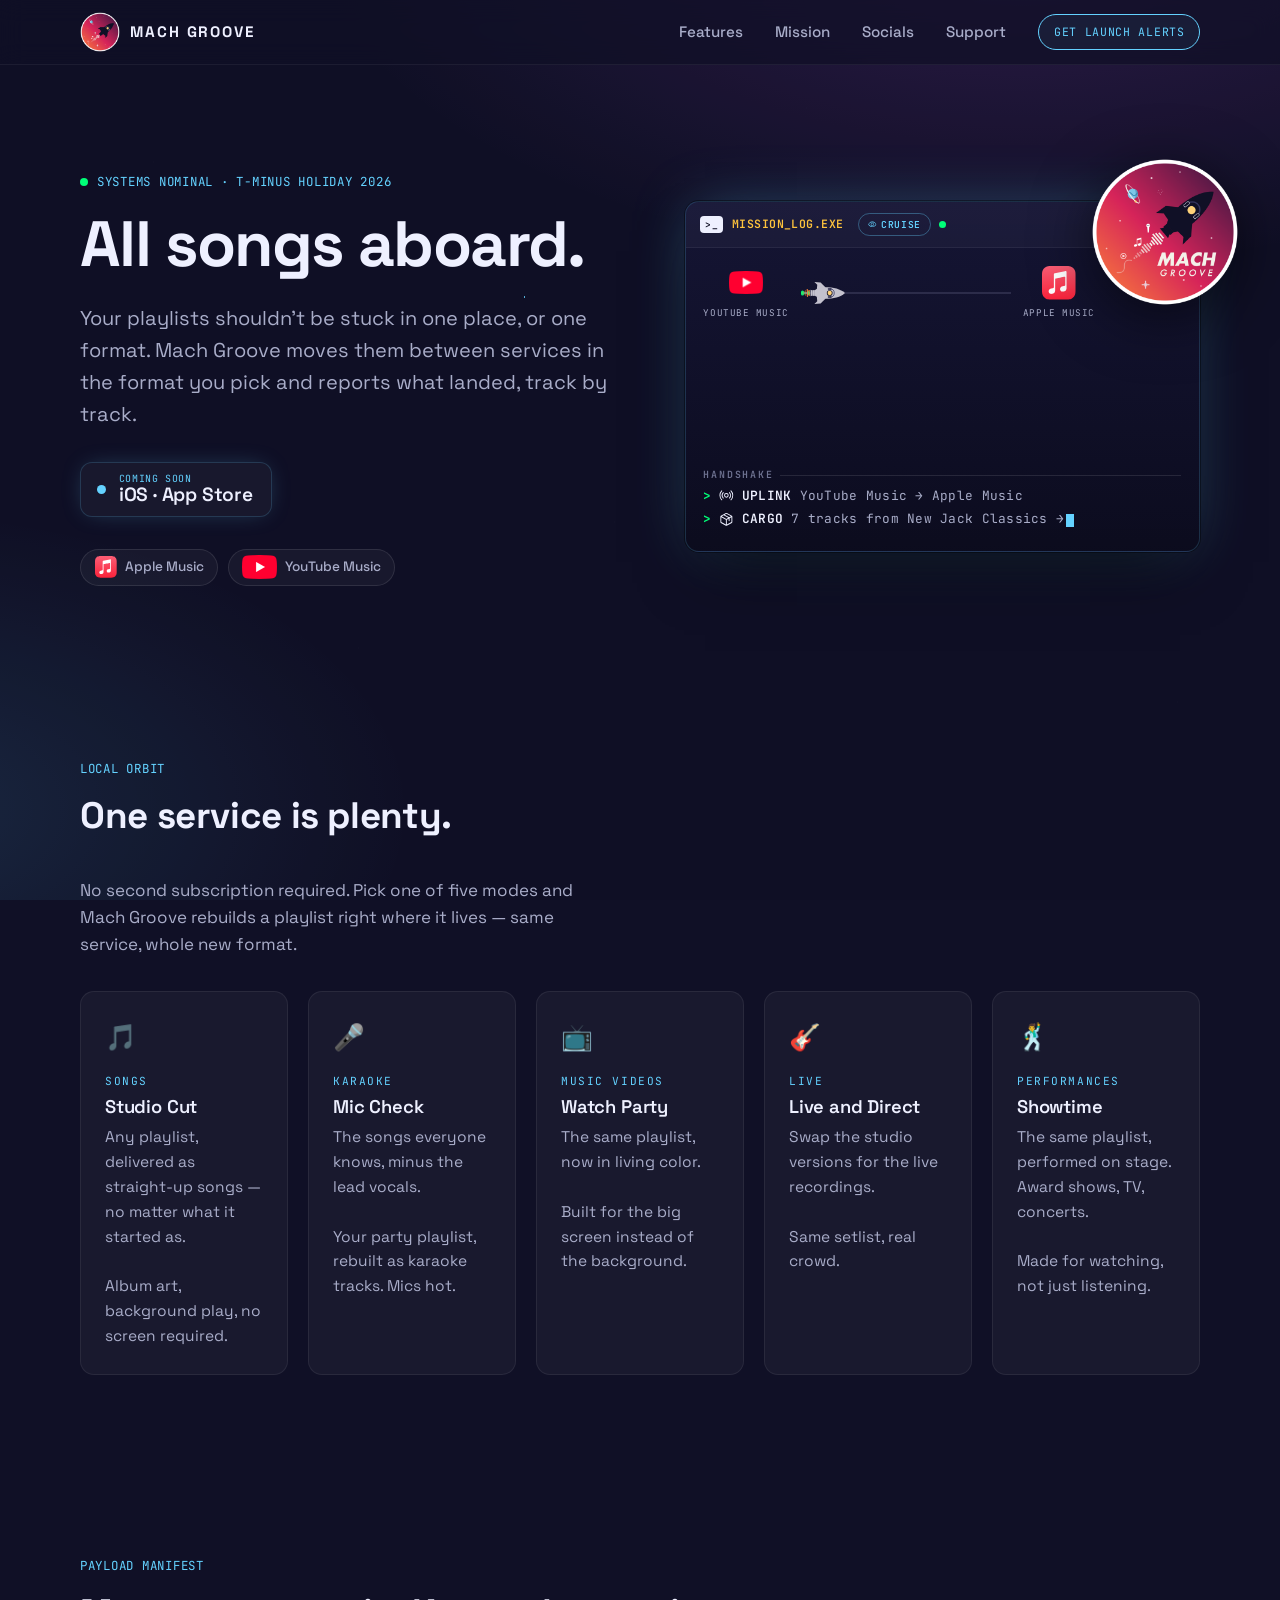
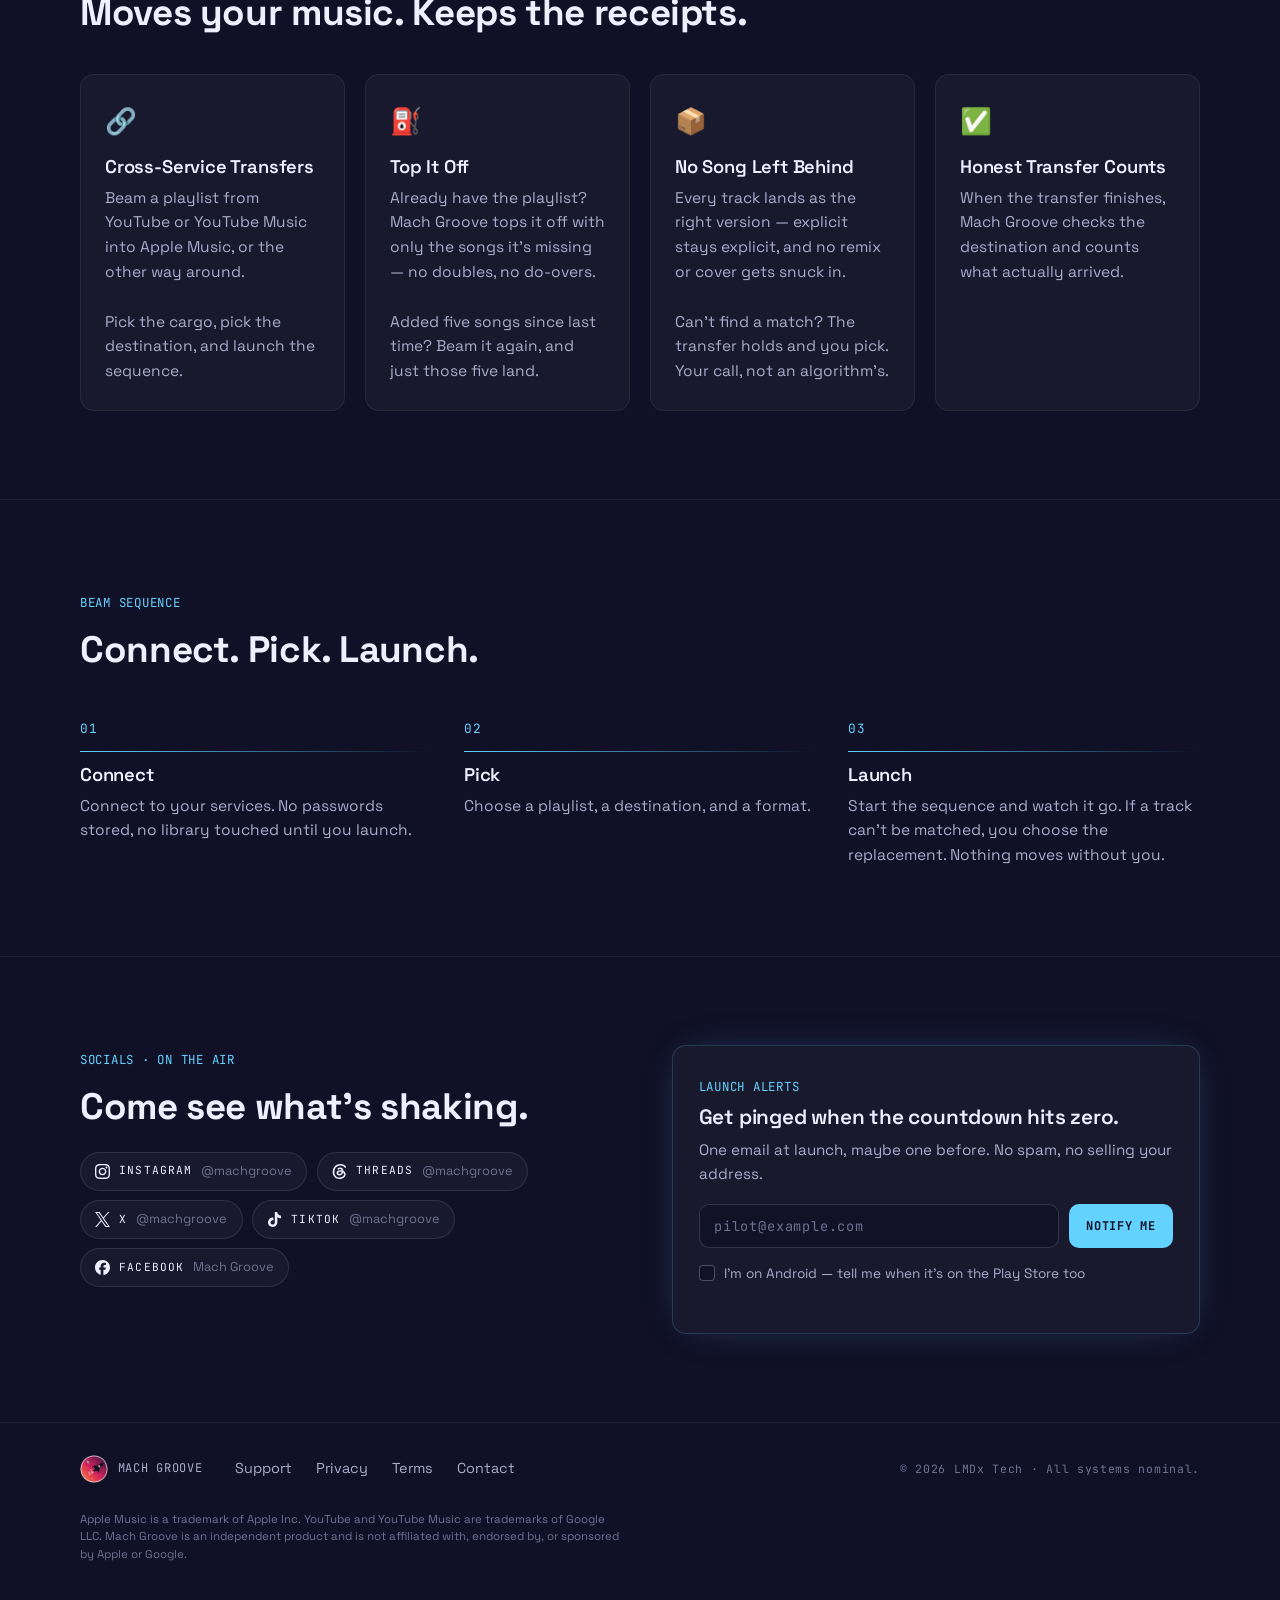
==== index.html @ 916d5c21 "B-0064: hero terminal matches the app's IV-0053 mission log - app header (tile, MISSION_LOG.EXE, CRU" ====
<!DOCTYPE html>
<html lang="en">
<head>
  <meta charset="utf-8">
  <meta name="viewport" content="width=device-width, initial-scale=1">
  <title>Mach Groove — All songs aboard</title>
  <link rel="canonical" href="https://mach-groove.app/">
  <meta name="description" content="Your playlists shouldn't be stuck in one place, or one format. Mach Groove moves them between services in the format you pick and reports what landed, track by track. Coming to the App Store.">
  <meta name="theme-color" content="#101026">
  <meta name="color-scheme" content="dark">

  <!-- Open Graph / Twitter -->
  <meta property="og:type" content="website">
  <meta property="og:site_name" content="Mach Groove">
  <meta property="og:title" content="Mach Groove — All songs aboard">
  <meta property="og:description" content="Playlists with places to go. No strings attached. Coming to iOS, Holiday 2026.">
  <meta property="og:url" content="https://mach-groove.app/">
  <meta property="og:image" content="https://mach-groove.app/assets/og-card.png?v=sky20261023">
  <meta property="og:image:width" content="1200">
  <meta property="og:image:height" content="630">
  <meta property="og:image:alt" content="Mach Groove — All songs aboard. Coming to iOS, T-minus Holiday 2026.">
  <meta name="twitter:card" content="summary_large_image">
  <meta name="twitter:image" content="https://mach-groove.app/assets/og-card.png?v=sky20261023">

  <link rel="icon" type="image/png" sizes="32x32" href="assets/favicon-32.png?v=sky20261023">
  <link rel="icon" type="image/png" sizes="64x64" href="assets/favicon-64.png?v=sky20261023">
  <link rel="apple-touch-icon" href="assets/apple-touch-icon.png?v=sky20261023">

  <link rel="preconnect" href="https://fonts.googleapis.com">
  <link rel="preconnect" href="https://fonts.gstatic.com" crossorigin>
  <link rel="stylesheet" href="https://fonts.googleapis.com/css2?family=Space+Grotesk:wght@400;500;600;700&family=JetBrains+Mono:wght@400;600&display=swap">
  <link rel="stylesheet" href="css/styles.css?v=20261024b">
</head>
<body>
  <a class="skip-link" href="#main">Skip to content</a>

  <div class="starfield" aria-hidden="true"></div>

  <header class="site-header">
    <div class="container nav">
      <a class="brand" href="./" aria-label="Mach Groove home">
        <img class="brand__mark" src="assets/logo-circle.png?v=sky20261023" alt="" width="40" height="40">
        <span class="brand__word">MACH GROOVE</span>
      </a>
      <button class="nav__toggle" type="button" aria-expanded="false" aria-controls="nav-menu" aria-label="Open menu">
        <span class="nav__toggle-bar" aria-hidden="true"></span>
        <span class="nav__toggle-bar" aria-hidden="true"></span>
        <span class="nav__toggle-bar" aria-hidden="true"></span>
      </button>
      <nav class="nav__menu" id="nav-menu" aria-label="Primary">
        <ul class="nav__links">
          <li><a href="#flip" data-section="flip">Features</a></li>
          <li><a href="#how" data-section="how">Mission</a></li>
          <li><a href="#socials" data-section="socials">Socials</a></li>
          <li><a href="support/">Support</a></li>
        </ul>
        <a class="nav__cta mono" href="#launch-alerts">GET LAUNCH ALERTS</a>
      </nav>
    </div>
  </header>

  <main id="main">

    <!-- ============ HERO ============ -->
    <section class="hero" aria-labelledby="hero-title">
      <div class="container hero__grid">
        <div class="hero__copy">
          <p class="eyebrow mono">
            <span class="status-dot" aria-hidden="true"></span>
            SYSTEMS NOMINAL · T-MINUS HOLIDAY 2026
          </p>
          <h1 id="hero-title" class="hero__title">
            All songs aboard.
          </h1>
          <p class="hero__lede">
            Your playlists shouldn't be stuck in one place, or one format. Mach Groove moves
            them between services in the format you pick and reports what landed, track by track.
          </p>

          <div class="hero__cta">
            <!-- Text-only until the app is live: Apple licenses the Apple logo / App Store
                 badge only for apps already on the App Store. Swap in the official
                 "Download on the App Store" badge at launch. -->
            <span class="badge-soon">
              <span class="badge-soon__dot" aria-hidden="true"></span>
              <span class="badge-soon__text">
                <span class="badge-soon__small mono">COMING SOON</span>
                <span class="badge-soon__big">iOS · App Store</span>
              </span>
            </span>
          </div>

          <ul class="service-strip" aria-label="Supported services">
            <li class="service service--apple"><img class="service__logo" src="assets/apple-music-icon.svg" alt="" width="22" height="22">Apple Music</li>
            <li class="service service--youtube"><img class="service__logo service__logo--yt" src="assets/youtube-icon.png?v=b0067" alt="" width="34" height="24">YouTube Music</li>
          </ul>
        </div>

        <!-- Terminal mission log -->
          <!-- B-0064: mission-log glyphs. The app uses Apple's SF Symbols, which may not be used on
               the web, so the site draws the same meanings with Phosphor Icons (MIT License,
               Copyright (c) 2023 Phosphor Icons, https://phosphoricons.com). The rocket is our DMD-X1. -->
          <svg width="0" height="0" style="position:absolute" aria-hidden="true" focusable="false"><defs>
            <symbol id="lg-uplink" viewBox="0 0 256 256"><path d="M128,88a40,40,0,1,0,40,40A40,40,0,0,0,128,88Zm0,64a24,24,0,1,1,24-24A24,24,0,0,1,128,152Zm73.71,7.14a80,80,0,0,1-14.08,22.2,8,8,0,0,1-11.92-10.67,63.95,63.95,0,0,0,0-85.33,8,8,0,1,1,11.92-10.67,80.08,80.08,0,0,1,14.08,84.47ZM69,103.09a64,64,0,0,0,11.26,67.58,8,8,0,0,1-11.92,10.67,79.93,79.93,0,0,1,0-106.67A8,8,0,1,1,80.29,85.34,63.77,63.77,0,0,0,69,103.09ZM248,128a119.58,119.58,0,0,1-34.29,84,8,8,0,1,1-11.42-11.2,103.9,103.9,0,0,0,0-145.56A8,8,0,1,1,213.71,44,119.58,119.58,0,0,1,248,128ZM53.71,200.78A8,8,0,1,1,42.29,212a119.87,119.87,0,0,1,0-168,8,8,0,1,1,11.42,11.2,103.9,103.9,0,0,0,0,145.56Z"/></symbol>
            <symbol id="lg-cargo" viewBox="0 0 256 256"><path d="M223.68,66.15,135.68,18a15.88,15.88,0,0,0-15.36,0l-88,48.17a16,16,0,0,0-8.32,14v95.64a16,16,0,0,0,8.32,14l88,48.17a15.88,15.88,0,0,0,15.36,0l88-48.17a16,16,0,0,0,8.32-14V80.18A16,16,0,0,0,223.68,66.15ZM128,32l80.34,44-29.77,16.3-80.35-44ZM128,120,47.66,76l33.9-18.56,80.34,44ZM40,90l80,43.78v85.79L40,175.82Zm176,85.78h0l-80,43.79V133.82l32-17.51V152a8,8,0,0,0,16,0V107.55L216,90v85.77Z"/></symbol>
            <symbol id="lg-songs" viewBox="0 0 256 256"><path d="M212.92,17.69a8,8,0,0,0-6.86-1.45l-128,32A8,8,0,0,0,72,56V166.08A36,36,0,1,0,88,196V110.25l112-28v51.83A36,36,0,1,0,216,164V24A8,8,0,0,0,212.92,17.69ZM52,216a20,20,0,1,1,20-20A20,20,0,0,1,52,216ZM88,93.75V62.25l112-28v31.5ZM180,184a20,20,0,1,1,20-20A20,20,0,0,1,180,184Z"/></symbol>
            <symbol id="lg-scan" viewBox="0 0 256 256"><g transform="translate(-8 -6) scale(.84)"><path d="M56,96v64a8,8,0,0,1-16,0V96a8,8,0,0,1,16,0ZM88,24a8,8,0,0,0-8,8V224a8,8,0,0,0,16,0V32A8,8,0,0,0,88,24Zm40,32a8,8,0,0,0-8,8V192a8,8,0,0,0,16,0V64A8,8,0,0,0,128,56Zm40,32a8,8,0,0,0-8,8v64a8,8,0,0,0,16,0V96A8,8,0,0,0,168,88Zm40-16a8,8,0,0,0-8,8v96a8,8,0,0,0,16,0V80A8,8,0,0,0,208,72Z"/></g><g transform="translate(150 150) scale(.42)"><path d="M229.66,218.34l-50.07-50.06a88.11,88.11,0,1,0-11.31,11.31l50.06,50.07a8,8,0,0,0,11.32-11.32ZM40,112a72,72,0,1,1,72,72A72.08,72.08,0,0,1,40,112Z"/></g></symbol>
            <symbol id="lg-hold" viewBox="0 0 256 256"><path d="M216,104v48a88,88,0,0,1-176,0V64a16,16,0,0,1,32,0v56a8,8,0,0,0,16,0V32a16,16,0,0,1,32,0v80a8,8,0,0,0,16,0V48a16,16,0,0,1,32,0v80.67A48.08,48.08,0,0,0,128,176a8,8,0,0,0,16,0,32,32,0,0,1,32-32,8,8,0,0,0,8-8V104a16,16,0,0,1,32,0Z"/></symbol>
            <symbol id="lg-verified" viewBox="0 0 256 256"><path d="M225.86,102.82c-3.77-3.94-7.67-8-9.14-11.57-1.36-3.27-1.44-8.69-1.52-13.94-.15-9.76-.31-20.82-8-28.51s-18.75-7.85-28.51-8c-5.25-.08-10.67-.16-13.94-1.52-3.56-1.47-7.63-5.37-11.57-9.14C146.28,23.51,138.44,16,128,16s-18.27,7.51-25.18,14.14c-3.94,3.77-8,7.67-11.57,9.14C88,40.64,82.56,40.72,77.31,40.8c-9.76.15-20.82.31-28.51,8S41,67.55,40.8,77.31c-.08,5.25-.16,10.67-1.52,13.94-1.47,3.56-5.37,7.63-9.14,11.57C23.51,109.72,16,117.56,16,128s7.51,18.27,14.14,25.18c3.77,3.94,7.67,8,9.14,11.57,1.36,3.27,1.44,8.69,1.52,13.94.15,9.76.31,20.82,8,28.51s18.75,7.85,28.51,8c5.25.08,10.67.16,13.94,1.52,3.56,1.47,7.63,5.37,11.57,9.14C109.72,232.49,117.56,240,128,240s18.27-7.51,25.18-14.14c3.94-3.77,8-7.67,11.57-9.14,3.27-1.36,8.69-1.44,13.94-1.52,9.76-.15,20.82-.31,28.51-8s7.85-18.75,8-28.51c.08-5.25.16-10.67,1.52-13.94,1.47-3.56,5.37-7.63,9.14-11.57C232.49,146.28,240,138.44,240,128S232.49,109.73,225.86,102.82Zm-52.2,6.84-56,56a8,8,0,0,1-11.32,0l-24-24a8,8,0,0,1,11.32-11.32L112,148.69l50.34-50.35a8,8,0,0,1,11.32,11.32Z"/></symbol>
            <symbol id="lg-complete" viewBox="0 0 256 256"><path d="M227.32,48.75A8,8,0,0,0,218.76,50c-28,24.22-51.72,12.48-79.21-1.13C111.07,34.76,78.78,18.79,42.76,50A8,8,0,0,0,40,56V224a8,8,0,0,0,16,0V179.77c26.79-21.16,49.87-9.75,76.45,3.41,28.49,14.09,60.77,30.06,96.79-1.13a8,8,0,0,0,2.76-6V56A8,8,0,0,0,227.32,48.75ZM216,71.6v40.65c-14,11.06-27,13.22-40,10.88V79.34A60.05,60.05,0,0,0,216,71.6Zm-56,3.76v43c-6.66-2.67-13.43-6-20.45-9.48-8.82-4.37-18-8.91-27.55-12.18v-43c6.66,2.66,13.43,6,20.45,9.48C141.27,67.55,150.46,72.09,160,75.36ZM96,48.91V92.69a60.06,60.06,0,0,0-40,7.75V59.78C70,48.72,83,46.57,96,48.91ZM86.58,152A60.06,60.06,0,0,0,56,160.43V119.78c14-11.06,27-13.22,40-10.88v43.8A65.61,65.61,0,0,0,86.58,152ZM112,156.67v-43c6.66,2.66,13.43,6,20.45,9.48,8.82,4.37,18,8.9,27.55,12.17v43c-6.66-2.67-13.43-6-20.45-9.48C130.73,164.47,121.54,159.94,112,156.67Zm64,26.45v-43.8a65.61,65.61,0,0,0,9.42.72A60.11,60.11,0,0,0,216,131.57v40.68C202,183.31,189,185.46,176,183.12Z"/></symbol>
            <symbol id="lg-eye" viewBox="0 0 256 256"><path d="M247.31,124.76c-.35-.79-8.82-19.58-27.65-38.41C194.57,61.26,162.88,48,128,48S61.43,61.26,36.34,86.35C17.51,105.18,9,124,8.69,124.76a8,8,0,0,0,0,6.5c.35.79,8.82,19.57,27.65,38.4C61.43,194.74,93.12,208,128,208s66.57-13.26,91.66-38.34c18.83-18.83,27.3-37.61,27.65-38.4A8,8,0,0,0,247.31,124.76ZM128,192c-30.78,0-57.67-11.19-79.93-33.25A133.47,133.47,0,0,1,25,128,133.33,133.33,0,0,1,48.07,97.25C70.33,75.19,97.22,64,128,64s57.67,11.19,79.93,33.25A133.46,133.46,0,0,1,231.05,128C223.84,141.46,192.43,192,128,192Zm0-112a48,48,0,1,0,48,48A48.05,48.05,0,0,0,128,80Zm0,80a32,32,0,1,1,32-32A32,32,0,0,1,128,160Z"/></symbol>
            <symbol id="lg-deliver" viewBox="0 0 184 92"><g transform="translate(104 46) rotate(90)"><path d="M-22,0 L-44,22 L-46,48 L-34,36 L-14,38Z"/><path d="M22,0 L44,22 L46,48 L34,36 L14,38Z"/><path d="M-10,56 L-14,64 L14,64 L10,56Z"/><rect x="-12" y="46" width="24" height="10"/><path d="M0,-80 C20,-60 26,-20 24,10 C22,30 16,40 12,46 L-12,46 C-16,40 -22,30 -24,10 C-26,-20 -20,-60 0,-80Z"/><circle cx="0" cy="-16" r="10" fill="#101026"/><circle cx="0" cy="-16" r="7" fill="#ffd27a"/></g></symbol>
          </defs></svg>
        <div class="hero__visual">
          <div class="terminal" role="img" aria-label="Animated mission log: the New Jack Classics playlist beamed from YouTube Music to Apple Music in Songs mode, alternating the cruise summary and the full pilot view. Uplink, cargo loaded, seven tracks scanned, the pilot resolving one, delivery verified, mission complete.">
            <!-- B-0064: the app's own header — terminal tile, MISSION_LOG.EXE, CRUISE chip, status dot. -->
            <div class="terminal__bar" aria-hidden="true">
              <span class="terminal__tile mono">&gt;_</span>
              <span class="terminal__title mono">MISSION_LOG.EXE</span>
              <span class="terminal__chip mono" id="log-chip"><svg><use href="#lg-eye"/></svg><span id="log-chip-label">CRUISE</span></span>
              <span class="terminal__dot"></span>
            </div>

            <div class="beam" id="beam" data-state="scanning" aria-hidden="true">
              <div class="beam__node beam__node--origin">
                <img class="beam__logo" src="assets/youtube-icon.png?v=b0067" alt="" width="34" height="34">
                <span class="beam__label mono">YOUTUBE MUSIC</span>
              </div>
              <div class="beam__track">
                <span class="beam__line"></span>
                <span class="beam__fill"></span>
                <span class="beam__eq"></span>
                <!-- IV-0048: DMD-X1, the logo's rocket (mach-groove-logo.svg #rk) turned to fly right —
                     same paths as the app's RocketGlyph. Silver hull on the dark page; the ear cups
                     are the transfer-state light, driven by the mission log (js/main.js). -->
              <svg class="beam__rocket" viewBox="0 0 184 92" aria-hidden="true">
                <g class="beam__exhaust" fill="#fe8638">
                  <rect x="31.75" y="33" width="4.5" height="26" rx="1"/>
                  <rect x="24.75" y="29" width="4.5" height="34" rx="1" opacity=".85"/>
                  <rect x="17.75" y="35" width="4.5" height="22" rx="1" opacity=".65"/>
                  <rect x="10.75" y="38" width="4.5" height="16" rx="1" opacity=".45"/>
                  <rect x="3.75"  y="41" width="4.5" height="10" rx="1" opacity=".3"/>
                </g>
                <g transform="translate(104 46) rotate(90)">
                  <g fill="#c4c2ce">
                    <path d="M-22,0 L-44,22 L-46,48 L-34,36 L-14,38Z"/><path d="M22,0 L44,22 L46,48 L34,36 L14,38Z"/>
                    <path d="M-10,56 L-14,64 L14,64 L10,56Z"/><rect x="-12" y="46" width="24" height="10"/>
                    <path d="M0,-80 C20,-60 26,-20 24,10 C22,30 16,40 12,46 L-12,46 C-16,40 -22,30 -24,10 C-26,-20 -20,-60 0,-80Z"/>
                  </g>
                  <circle cx="0" cy="-16" r="12" fill="#101026"/><circle cx="0" cy="-16" r="9" fill="#ffd27a"/>
                  <path d="M-17,-18 A17,17 0 0 1 17,-18" fill="none" stroke="#34345e" stroke-width="3"/>
                  <rect class="beam__cup" x="-20" y="-23" width="6" height="14" rx="2" stroke="#101026" stroke-width="1.2"/>
                  <rect class="beam__cup" x="14" y="-23" width="6" height="14" rx="2" stroke="#101026" stroke-width="1.2"/>
                </g>
              </svg>
              </div>
              <div class="beam__node beam__node--dest">
                <img class="beam__logo" src="assets/apple-music-icon.svg" alt="" width="34" height="34">
                <span class="beam__label mono">APPLE MUSIC</span>
              </div>
            </div>

            <div class="terminal__log mono" id="mission-log" aria-hidden="true"></div>
          </div>
          <img class="hero__logo" src="assets/logo-wordmark.png?v=sky20261023" alt="" width="500" height="500" aria-hidden="true">
        </div>
      </div>
    </section>

    <!-- ============ SAME-SERVICE FORMAT FLIP ============ -->
    <section class="flip features" id="flip" aria-labelledby="flip-title">
      <div class="container">
        <p class="eyebrow mono">LOCAL ORBIT</p>
        <h2 id="flip-title" class="section-title">One service is plenty.</h2>
        <p class="flip__lede">No second subscription required. Pick one of five modes and Mach Groove rebuilds a playlist right where it lives — same service, whole new format.</p>

        <div class="feature-grid feature-grid--five">
          <article class="card">
            <div class="card__icon" aria-hidden="true">🎵</div>
            <p class="card__mode mono">SONGS</p>
            <h3 class="card__title">Studio Cut</h3>
            <p>Any playlist, delivered as straight-up songs — no matter what it started as.</p>
            <p>Album art, background play, no screen required.</p>
          </article>
          <article class="card">
            <div class="card__icon" aria-hidden="true">🎤</div>
            <p class="card__mode mono">KARAOKE</p>
            <h3 class="card__title">Mic Check</h3>
            <p>The songs everyone knows, minus the lead vocals.</p>
            <p>Your party playlist, rebuilt as karaoke tracks. Mics hot.</p>
          </article>
          <article class="card">
            <div class="card__icon" aria-hidden="true">📺</div>
            <p class="card__mode mono">MUSIC VIDEOS</p>
            <h3 class="card__title">Watch Party</h3>
            <p>The same playlist, now in living color.</p>
            <p>Built for the big screen instead of the background.</p>
          </article>
          <article class="card">
            <div class="card__icon" aria-hidden="true">🎸</div>
            <p class="card__mode mono">LIVE</p>
            <h3 class="card__title">Live and Direct</h3>
            <p>Swap the studio versions for the live recordings.</p>
            <p>Same setlist, real crowd.</p>
          </article>
          <article class="card">
            <div class="card__icon" aria-hidden="true">🕺</div>
            <p class="card__mode mono">PERFORMANCES</p>
            <h3 class="card__title">Showtime</h3>
            <p>The same playlist, performed on stage. Award shows, TV, concerts.</p>
            <p>Made for watching, not just listening.</p>
          </article>
        </div>
      </div>
    </section>

    <!-- ============ FEATURES ============ -->
    <section class="features" id="features" aria-labelledby="features-title">
      <div class="container">
        <p class="eyebrow mono">PAYLOAD MANIFEST</p>
        <h2 id="features-title" class="section-title">Moves your music. Keeps the receipts.</h2>

        <div class="feature-grid">
          <article class="card">
            <div class="card__icon" aria-hidden="true">🔗</div>
            <h3 class="card__title">Cross-Service Transfers</h3>
            <p>Beam a playlist from YouTube or YouTube Music into Apple Music, or the other way around.</p>
            <p>Pick the cargo, pick the destination, and launch the sequence.</p>
          </article>
          <article class="card">
            <div class="card__icon" aria-hidden="true">⛽</div>
            <h3 class="card__title">Top It Off</h3>
            <p>Already have the playlist? Mach Groove tops it off with only the songs it's missing — no doubles, no do-overs.</p>
            <p>Added five songs since last time? Beam it again, and just those five land.</p>
          </article>
          <article class="card">
            <div class="card__icon" aria-hidden="true">📦</div>
            <h3 class="card__title">No Song Left Behind</h3>
            <p>Every track lands as the right version — explicit stays explicit, and no remix or cover gets snuck in.</p>
            <p>Can't find a match? The transfer holds and you pick. Your call, not an algorithm's.</p>
          </article>
          <article class="card">
            <div class="card__icon" aria-hidden="true">✅</div>
            <h3 class="card__title">Honest Transfer Counts</h3>
            <p>When the transfer finishes, Mach Groove checks the destination and counts what actually arrived.</p>
          </article>
        </div>
      </div>
    </section>

    <!-- ============ HOW IT WORKS ============ -->
    <section class="how" id="how" aria-labelledby="how-title">
      <div class="container">
        <p class="eyebrow mono">BEAM SEQUENCE</p>
        <h2 id="how-title" class="section-title">Connect. Pick. Launch.</h2>

        <ol class="steps">
          <li class="step">
            <span class="step__num mono">01</span>
            <h3 class="step__title">Connect</h3>
            <p>Connect to your services. No passwords stored, no library touched until you launch.</p>
          </li>
          <li class="step">
            <span class="step__num mono">02</span>
            <h3 class="step__title">Pick</h3>
            <p>Choose a playlist, a destination, and a format.</p>
          </li>
          <li class="step">
            <span class="step__num mono">03</span>
            <h3 class="step__title">Launch</h3>
            <p>Start the sequence and watch it go. If a track can't be matched, you choose the replacement. Nothing moves without you.</p>
          </li>
        </ol>
      </div>
    </section>

    <!-- ============ SOCIALS + LAUNCH ALERTS ============ -->
    <section class="socials" id="socials" aria-labelledby="socials-title">
      <div class="container socials__grid">
        <div>
          <p class="eyebrow mono">SOCIALS · ON THE AIR</p>
          <h2 id="socials-title" class="section-title">Come see what's shaking.</h2>
          <!-- Live handles (IV-0028). A chip stays aria-disabled until its profile exists. -->
          <ul class="social-list">
            <li><a class="social" href="https://www.instagram.com/machgroove/" target="_blank" rel="noopener noreferrer me" data-platform="instagram"><span class="social__icon" aria-hidden="true"></span><span class="mono">INSTAGRAM</span><span class="social__handle">@machgroove</span></a></li>
            <li><a class="social" href="https://www.threads.com/@machgroove" target="_blank" rel="noopener noreferrer me" data-platform="threads"><span class="social__icon" aria-hidden="true"></span><span class="mono">THREADS</span><span class="social__handle">@machgroove</span></a></li>
            <li><a class="social" href="https://x.com/machgroove" target="_blank" rel="noopener noreferrer me" data-platform="x"><span class="social__icon" aria-hidden="true"></span><span class="mono">X</span><span class="social__handle">@machgroove</span></a></li>
            <li><a class="social" href="https://www.tiktok.com/@machgroove" target="_blank" rel="noopener noreferrer me" data-platform="tiktok"><span class="social__icon" aria-hidden="true"></span><span class="mono">TIKTOK</span><span class="social__handle">@machgroove</span></a></li>
            <li><a class="social" href="https://www.facebook.com/profile.php?id=61594497351598" target="_blank" rel="noopener noreferrer me" data-platform="facebook"><span class="social__icon" aria-hidden="true"></span><span class="mono">FACEBOOK</span><span class="social__handle">Mach Groove</span></a></li>
          </ul>
        </div>

        <form class="alerts" id="launch-alerts" action="" method="post" novalidate aria-labelledby="alerts-title">
          <p class="eyebrow mono">LAUNCH ALERTS</p>
          <h3 id="alerts-title" class="alerts__title">Get pinged when the countdown hits zero.</h3>
          <p class="alerts__lede">One email at launch, maybe one before. No spam, no selling your address.</p>
          <div class="alerts__row">
            <label class="sr-only" for="alerts-email">Email address</label>
            <input class="alerts__input mono" id="alerts-email" name="email" type="email" inputmode="email" autocomplete="email" placeholder="pilot@example.com" required>
            <button class="alerts__btn mono" type="submit">NOTIFY ME</button>
          </div>
          <!-- Android demand signal: no date promised, just a count to decide by. -->
          <label class="alerts__check">
            <input type="checkbox" name="android" value="yes">
            <span class="alerts__checkbox" aria-hidden="true"></span>
            <span>I'm on Android — tell me when it's on the Play Store too</span>
          </label>
          <!-- Honeypot: bots fill every field; humans never see this one. -->
          <input class="alerts__hp" type="text" name="callsign" tabindex="-1" autocomplete="off" aria-hidden="true">
          <p class="alerts__status mono" aria-live="polite"></p>
        </form>
      </div>
    </section>

  </main>

  <footer class="site-footer">
    <div class="container footer">
      <div class="footer__brand">
        <img src="assets/logo-circle.png?v=sky20261023" alt="" width="28" height="28">
        <span class="mono">MACH GROOVE</span>
      </div>
      <ul class="footer__links">
        <li><a href="support/">Support</a></li>
        <li><a href="privacy/">Privacy</a></li>
        <li><a href="terms/">Terms</a></li>
        <li><a href="mailto:hello@mach-groove.app">Contact</a></li>
      </ul>
      <p class="footer__copy mono">© <span id="year">2026</span> LMDx Tech · All systems nominal.</p>
      <p class="footer__legal">Apple Music is a trademark of Apple Inc. YouTube and YouTube Music are trademarks of Google LLC. Mach Groove is an independent product and is not affiliated with, endorsed by, or sponsored by Apple or Google.</p>
    </div>
  </footer>

  <script src="js/main.js?v=20261024c" defer></script>
</body>
</html>
---- css/styles.css ----
/* ==========================================================================
   Mach Groove — mach-groove.app
   Brand tokens mirror the iOS app (Colors+Ext.swift / AppTheme.deepSpace).
   ========================================================================== */

:root {
  /* Brand */
  --deep-space:   #101026;
  --deep-space-2: #161636;
  --panel:        rgba(255, 255, 255, 0.04);
  --panel-border: rgba(100, 210, 255, 0.18);

  --mach-blue:    rgb(100, 210, 255);
  --mach-blue-a:  rgba(100, 210, 255, 0.35);
  --mach-pink:    rgb(255, 45, 255);
  --mach-purple:  rgb(175, 82, 222);
  --mach-green:   rgb(0, 255, 120);
  --mach-flame:   rgb(254, 134, 56);
  --mach-amber:   rgb(255, 196, 61);
  --mach-red:     rgb(255, 69, 58);

  /* Text */
  --text:         #eef0ff;
  --text-dim:     #a9adc9;
  --text-faint:   #6e7291;

  /* Type */
  --font-sans: "Space Grotesk", ui-sans-serif, system-ui, -apple-system, "Segoe UI", sans-serif;
  --font-mono: "JetBrains Mono", ui-monospace, "SF Mono", Menlo, Consolas, monospace;

  /* Layout */
  --container: 1120px;
  --gutter: clamp(1rem, 4vw, 2rem);
  --radius: 14px;
}

/* --------------------------------------------------------------------------
   Reset / base
   -------------------------------------------------------------------------- */
*, *::before, *::after { box-sizing: border-box; }

html {
  scroll-behavior: smooth;
  -webkit-text-size-adjust: 100%;
}

body {
  margin: 0;
  background: var(--deep-space);
  color: var(--text);
  font-family: var(--font-sans);
  font-size: 1.0625rem;
  line-height: 1.6;
  -webkit-font-smoothing: antialiased;
  overflow-x: hidden;
}

img { max-width: 100%; height: auto; display: block; }
a { color: var(--mach-blue); text-decoration: none; }
a:hover { text-decoration: underline; }
p { margin: 0 0 1rem; }
h1, h2, h3 { margin: 0; line-height: 1.15; letter-spacing: -0.01em; }

.mono { font-family: var(--font-mono); letter-spacing: 0.06em; }

.container {
  width: min(100% - 2 * var(--gutter), var(--container));
  margin-inline: auto;
}

.skip-link {
  position: absolute; left: -999px; top: 0;
  background: var(--mach-blue); color: var(--deep-space);
  padding: .5rem 1rem; z-index: 100; font-weight: 600;
}
.skip-link:focus { left: 1rem; top: 1rem; }

:focus-visible {
  outline: 2px solid var(--mach-blue);
  outline-offset: 3px;
  border-radius: 4px;
}

/* --------------------------------------------------------------------------
   Starfield background
   -------------------------------------------------------------------------- */
.starfield {
  position: fixed; inset: 0; z-index: -1;
  background:
    radial-gradient(1px 1px at 12% 18%, #fff 50%, transparent 51%),
    radial-gradient(1px 1px at 28% 72%, #fff 50%, transparent 51%),
    radial-gradient(1.5px 1.5px at 41% 33%, rgba(100,210,255,.9) 50%, transparent 51%),
    radial-gradient(1px 1px at 55% 88%, #fff 50%, transparent 51%),
    radial-gradient(1px 1px at 63% 12%, #fff 50%, transparent 51%),
    radial-gradient(1.5px 1.5px at 77% 55%, rgba(255,45,255,.8) 50%, transparent 51%),
    radial-gradient(1px 1px at 84% 27%, #fff 50%, transparent 51%),
    radial-gradient(1px 1px at 92% 78%, #fff 50%, transparent 51%),
    radial-gradient(1px 1px at 8% 90%, #fff 50%, transparent 51%),
    radial-gradient(1px 1px at 48% 58%, #fff 50%, transparent 51%),
    radial-gradient(1200px 600px at 80% -10%, rgba(175, 82, 222, 0.22), transparent 60%),
    radial-gradient(900px 500px at -10% 90%, rgba(100, 210, 255, 0.14), transparent 60%),
    var(--deep-space);
  background-size:
    100% 100%, 100% 100%, 100% 100%, 100% 100%, 100% 100%,
    100% 100%, 100% 100%, 100% 100%, 100% 100%, 100% 100%,
    100% 100%, 100% 100%, 100% 100%;
  opacity: .9;
}

/* --------------------------------------------------------------------------
   Header / nav
   -------------------------------------------------------------------------- */
.site-header {
  position: sticky; top: 0; z-index: 50;
  backdrop-filter: blur(12px);
  -webkit-backdrop-filter: blur(12px);
  background: rgba(16, 16, 38, 0.72);
  border-bottom: 1px solid rgba(255,255,255,.06);
}

.nav {
  display: flex; align-items: center; justify-content: space-between;
  min-height: 64px;
}

.brand { display: inline-flex; align-items: center; gap: .65rem; color: var(--text); }
.brand:hover { text-decoration: none; }
.brand:hover .brand__word { color: var(--mach-blue); }
.brand__mark { width: 40px; height: 40px; border-radius: 50%; }
/* Dom (2026-09-06): one colour — the two-tone read like a gradient. Blue on hover only. */
.brand__word { font-weight: 700; letter-spacing: .12em; font-size: .95rem; transition: color .2s; }

.nav__menu { display: flex; align-items: center; gap: clamp(1rem, 3vw, 2rem); }

.nav__links {
  list-style: none; margin: 0; padding: 0;
  display: flex; gap: clamp(1rem, 3vw, 2rem);
}
.nav__links a {
  position: relative;
  color: var(--text-dim); font-weight: 500; font-size: .95rem;
  padding: .4rem 0;
  transition: color .2s;
}
.nav__links a:hover { color: var(--text); text-decoration: none; }
/* Active-section highlight (set by js/main.js) and current-page marker. */
.nav__links a.is-active,
.nav__links a[aria-current="page"] { color: var(--mach-blue); }
.nav__links a::after {
  content: ""; position: absolute; left: 0; right: 0; bottom: 0;
  height: 2px; border-radius: 2px;
  background: var(--mach-blue);
  transform: scaleX(0); transform-origin: left;
  transition: transform .25s ease;
}
.nav__links a.is-active::after,
.nav__links a[aria-current="page"]::after { transform: scaleX(1); }

.nav__cta {
  font-size: .72rem;
  padding: .5rem .9rem;
  border-radius: 999px;
  border: 1px solid var(--mach-blue);
  color: var(--mach-blue);
  background: rgba(100,210,255,.06);
  transition: background .2s, color .2s, box-shadow .2s;
  white-space: nowrap;
}
.nav__cta:hover {
  text-decoration: none;
  background: var(--mach-blue); color: var(--deep-space);
  box-shadow: 0 0 20px var(--mach-blue-a);
}

/* Hamburger — hidden on desktop */
.nav__toggle {
  display: none;
  width: 44px; height: 44px;
  padding: 10px;
  background: none; border: 0; cursor: pointer;
  flex-direction: column; justify-content: center; gap: 5px;
  border-radius: 8px;
}
.nav__toggle-bar {
  display: block; height: 2px; width: 100%;
  background: var(--text);
  border-radius: 2px;
  transition: transform .25s, opacity .25s;
}
.nav__toggle[aria-expanded="true"] .nav__toggle-bar:nth-child(1) { transform: translateY(7px) rotate(45deg); }
.nav__toggle[aria-expanded="true"] .nav__toggle-bar:nth-child(2) { opacity: 0; }
.nav__toggle[aria-expanded="true"] .nav__toggle-bar:nth-child(3) { transform: translateY(-7px) rotate(-45deg); }

.sr-only {
  position: absolute; width: 1px; height: 1px; padding: 0; margin: -1px;
  overflow: hidden; clip: rect(0 0 0 0); white-space: nowrap; border: 0;
}

/* --------------------------------------------------------------------------
   Shared bits
   -------------------------------------------------------------------------- */
.eyebrow {
  display: inline-flex; align-items: center; gap: .55rem;
  color: var(--mach-blue);
  font-size: .78rem;
  text-transform: uppercase;
  margin: 0 0 1rem;
}

.status-dot {
  width: 8px; height: 8px; border-radius: 50%;
  background: var(--mach-green);
  box-shadow: 0 0 0 0 rgba(0,255,120,.6);
  animation: ping 2s ease-out infinite;
}
@keyframes ping {
  0%   { box-shadow: 0 0 0 0 rgba(0,255,120,.6); }
  100% { box-shadow: 0 0 0 10px rgba(0,255,120,0); }
}

.section-title {
  font-size: clamp(1.6rem, 3.4vw, 2.3rem);
  font-weight: 700;
  max-width: 36ch;   /* wide enough that a two-beat line doesn't orphan its last word */
  text-wrap: balance;
  margin-bottom: 2.5rem;
}

/* --------------------------------------------------------------------------
   Hero
   -------------------------------------------------------------------------- */
.hero { padding: clamp(3rem, 8vw, 6.5rem) 0 clamp(3rem, 7vw, 5rem); }

.hero__grid {
  display: grid;
  grid-template-columns: 1.05fr 1fr;
  gap: clamp(2rem, 5vw, 4rem);
  align-items: center;
}

.hero__title {
  font-size: clamp(2.4rem, 5.6vw, 4rem);
  font-weight: 700;
  letter-spacing: -0.025em;
  text-wrap: balance;
}

.hero__lede {
  font-size: clamp(1.05rem, 1.6vw, 1.25rem);
  color: var(--text-dim);
  max-width: 46ch;
  margin: 1.25rem 0 2rem;
}

.hero__cta { display: flex; flex-direction: column; gap: .6rem; align-items: flex-start; margin-bottom: 2rem; }
.hero__eta { color: var(--text-faint); font-size: .75rem; margin: 0; }

/* Coming-soon chip — text only, no Apple mark (see index.html note). Swap for
   Apple's official badge at launch. */
.badge-soon {
  display: inline-flex; align-items: center; gap: .8rem;
  padding: .6rem 1.15rem .6rem 1rem;
  border-radius: 12px;
  background: rgba(255,255,255,.04);
  border: 1px solid var(--panel-border);
  color: var(--text);
  box-shadow: 0 0 24px -8px var(--mach-blue-a);
}
.badge-soon__dot {
  width: 9px; height: 9px; border-radius: 50%;
  background: var(--mach-blue);
  box-shadow: 0 0 0 0 var(--mach-blue-a);
  animation: ping 2s ease-out infinite;
}
.badge-soon__text { display: flex; flex-direction: column; line-height: 1.15; }
.badge-soon__small { font-size: .62rem; color: var(--mach-blue); }
.badge-soon__big { font-size: 1.2rem; font-weight: 600; letter-spacing: -0.01em; }

.service-strip {
  list-style: none; margin: 0; padding: 0;
  display: flex; flex-wrap: wrap; gap: .6rem;
}
.service {
  display: inline-flex; align-items: center; gap: .5rem;
  padding: .35rem .85rem;
  border-radius: 999px;
  border: 1px solid rgba(255,255,255,.1);
  background: var(--panel);
  font-size: .85rem; font-weight: 500;
  color: var(--text-dim);
}
/* Official service marks, unmodified: full color, no glow or other effects
   (B-0067, YouTube review III.F.2a; the app matches). */
.service__logo { width: 22px; height: 22px; object-fit: contain; }   /* Spotify min 21px */
/* YouTube: the icon image is trimmed to its edges, so 24px is the icon itself
   (min 20dp per YouTube's branding guidelines). */
.service__logo--yt { width: auto; height: 24px; }

/* Hero visual --------------------------------------------------------------- */
.hero__visual { position: relative; }

.hero__logo {
  position: absolute;
  width: clamp(110px, 12vw, 150px);
  right: -2.5rem; top: -2.75rem;
  z-index: 2;
  filter: drop-shadow(0 12px 30px rgba(0,0,0,.6));
  animation: float 6s ease-in-out infinite;
  pointer-events: none;
}
@keyframes float {
  0%, 100% { transform: translateY(0) rotate(-2deg); }
  50%      { transform: translateY(-10px) rotate(2deg); }
}

/* Terminal ------------------------------------------------------------------ */
.terminal {
  position: relative;
  border-radius: var(--radius);
  background: linear-gradient(180deg, rgba(22,22,54,.95), rgba(12,12,30,.98));
  border: 1px solid var(--panel-border);
  box-shadow:
    0 0 0 1px rgba(0,0,0,.4),
    0 30px 60px -20px rgba(0,0,0,.7),
    0 0 60px -10px var(--mach-blue-a);
  overflow: hidden;
}

.terminal__bar {
  display: flex; align-items: center; gap: .55rem;
  padding: .7rem .9rem;
  border-bottom: 1px solid rgba(255,255,255,.06);
  background: rgba(255,255,255,.03);
}
/* B-0064: the app's terminal header — white tile, amber title, CRUISE chip, green dot. */
.terminal__tile {
  font-size: .6rem; font-weight: 600; line-height: 1;
  padding: .22rem .3rem; border-radius: 4px;
  background: var(--text); color: var(--deep-space);
}
.terminal__title { font-size: .72rem; font-weight: 600; color: var(--mach-amber); letter-spacing: .04em; }
/* The chip sits beside the title (not far right like the app): the floating
   logo badge (.hero__logo) owns the terminal's top-right corner. */
.terminal__chip {
  margin-left: .35rem;
  display: inline-flex; align-items: center; gap: .3rem;
  font-size: .6rem; font-weight: 600; letter-spacing: .06em;
  color: var(--mach-blue);
  border: 1px solid var(--mach-blue-a); border-radius: 999px;
  padding: .16rem .55rem;
}
.terminal__chip svg { width: .9em; height: .9em; fill: currentColor; }
/* PILOT wears the filled chip, as in the app ("you're in it"). */
.terminal__chip.is-pilot { background: rgba(100, 210, 255, .14); }
.terminal__dot { width: 7px; height: 7px; border-radius: 50%; background: var(--mach-green); }

.terminal__log {
  margin: 0;
  padding: 1rem 1.1rem 1.25rem;
  /* B-0039: FIXED height, not min-height — the box never grows as lines type
     in or shrinks when the loop restarts, so the hero stops bobbing. Sized
     for ~11 rendered rows: 9 kept lines plus two that wrap on desktop. New
     lines push old ones up like a real terminal. */
  height: 17.5em;
  overflow: hidden;
  display: flex;
  flex-direction: column;
  justify-content: flex-end;
  font-size: .8rem;
  line-height: 1.6;
  word-break: break-word;
  color: var(--text-dim);
  letter-spacing: .02em;
}
/* B-0064: the app's IV-0053 log. A phase line is prompt · glyph · bold
   keyword · quieter detail; per-track lines tuck in under their phase, a
   size smaller; a thin labeled divider opens each phase. The prompt's
   color is the status, as in the app. */
.log-row { display: flex; align-items: baseline; gap: .6em; flex: none; margin: .12em 0; color: var(--text); }
.log-row__arrow { flex: none; font-weight: 700; }
.log-row__arrow--ok   { color: var(--mach-green); }
.log-row__arrow--warn { color: var(--mach-amber); }
.log-row__arrow--err  { color: var(--mach-red); }
.log-row__arrow--info { color: var(--text-faint); }
.log-row__glyph { flex: none; width: 1.15em; height: 1.15em; align-self: center; fill: var(--text); }
.log-row__glyph--wide { height: .6em; }
.log-row__text { min-width: 0; }
.log-row__k { font-weight: 600; color: var(--text); }
.log-row__d { color: var(--text-dim); }
.log-row--track { padding-left: 1.75em; font-size: .9em; }
.log-row--track .log-row__d { color: var(--text-dim); letter-spacing: .03em; }
.log-row--track .log-row__name { color: var(--text); }
.log-div {
  display: flex; align-items: center; gap: .7em; flex: none;
  margin: .6em 0 .1em;
  font-size: .62rem; font-weight: 600; letter-spacing: .18em;
  color: var(--text-faint);
}
.log-div::after { content: ""; flex: 1; border-top: 1px solid rgba(255,255,255,.1); }

.cursor {
  display: inline-block;
  width: .6em; height: 1.05em;
  background: var(--mach-blue);
  vertical-align: text-bottom;
  margin-left: 2px;
  animation: blink 1s steps(1) infinite;
}
@keyframes blink { 50% { opacity: 0; } }

/* Beam diagram -------------------------------------------------------------- */
.beam {
  display: grid;
  grid-template-columns: auto 1fr auto;
  align-items: center;
  gap: .75rem;
  padding: 1.1rem 6.5rem .4rem 1.1rem; /* right gap clears the floating logo */
}
.beam__node { display: flex; flex-direction: column; align-items: center; gap: .4rem; }
/* Dom (2026-09-05): no rings. IV-0051: no glow either — the official icon alone,
   like the app (B-0067). */
.beam__logo { width: 34px; height: 34px; object-fit: contain; }
.beam__node--origin { color: var(--mach-green); }
.beam__node--dest   { color: var(--mach-pink); }
.beam__label { font-size: .58rem; color: var(--text-dim); }

.beam__track { position: relative; height: 34px; }
/* IV-0051 (Dom's pick "G"): a dim track, a thin filled line behind the rocket,
   and an equalizer exhaust — EQ bars bursting out the back that fade a short
   way behind. js/main.js sizes the fill and bounces the bars each frame. */
.beam__line {
  position: absolute; left: 0; right: 0; top: 50%;
  height: 2px; transform: translateY(-50%);
  background: #2c2c4a;
}
.beam__fill {
  position: absolute; left: 0; top: 50%; width: 0;
  height: 2px; transform: translateY(-50%);
  background: linear-gradient(90deg, var(--mach-green), var(--mach-blue));
  opacity: .6;
}
.beam__eq { position: absolute; inset: 0; pointer-events: none; }
.beam__eq i {
  position: absolute; top: 50%; width: 3px; height: 0;
  border-radius: 2px; transform: translateY(-50%);
}
.beam__rocket {
  position: absolute; top: 50%;
  width: 44px; height: 22px;               /* 184×92 units, 2:1 — the app's 20pt glyph */
  /* IV-0048: the nose rides the mission log's progress (js/main.js), as in the
     app (B-0032) — never ahead of the head, never hanging off the pad at 0%. */
  left: max(0px, calc(var(--beam-progress, 0) * 100% - 44px));
  transform: translateY(-50%);
  transition: left .6s ease-in-out;
}
.beam--reset .beam__rocket { transition: none; }
/* IV-0048: the ear cups are the transfer-state light, set from the mission log
   via .beam[data-state] — gold pulse while scanning and delivering, steady
   orange on a pilot hold, green once verified. Exhaust only while moving. */
.beam__cup { fill: #34345e; }
.beam[data-state="scanning"] .beam__cup,
.beam[data-state="delivering"] .beam__cup { animation: cup-pulse 1.2s ease-in-out infinite; }
.beam[data-state="holding"]  .beam__cup { fill: var(--mach-flame); }
.beam[data-state="verified"] .beam__cup { fill: var(--mach-green); }
.beam[data-state="holding"] .beam__exhaust,
.beam[data-state="verified"] .beam__exhaust { opacity: 0; }
@keyframes cup-pulse { 0%, 100% { fill: #34345e; } 50% { fill: #ffd27a; } }
/* Exhaust: orange equalizer bars, each bouncing on its own beat. */
.beam__exhaust rect { transform-box: fill-box; transform-origin: center; animation: eq-bounce .5s ease-in-out infinite alternate; }
.beam__exhaust rect:nth-child(2) { animation-duration: .42s; animation-delay: -.1s; }
.beam__exhaust rect:nth-child(3) { animation-duration: .58s; animation-delay: -.25s; }
.beam__exhaust rect:nth-child(4) { animation-duration: .37s; animation-delay: -.05s; }
.beam__exhaust rect:nth-child(5) { animation-duration: .64s; animation-delay: -.3s; }
@keyframes eq-bounce { from { transform: scaleY(1); } to { transform: scaleY(.65); } }

/* --------------------------------------------------------------------------
   Features
   -------------------------------------------------------------------------- */
.features { padding: clamp(3rem, 7vw, 5.5rem) 0; }

/* Same-service format flip (#flip) — lede sits between title and cards. */
.flip__lede {
  color: var(--text-dim);
  max-width: 46ch;
  margin: 0 0 2rem;
}

.feature-grid {
  display: grid;
  grid-template-columns: repeat(auto-fit, minmax(240px, 1fr));
  gap: 1.25rem;
}

/* B-0061: the format row carries all five modes — narrower cells so the
   five sit on one line on desktop instead of four plus an orphan. */
.feature-grid--five {
  grid-template-columns: repeat(auto-fit, minmax(190px, 1fr));
}

.card {
  padding: 1.6rem 1.5rem;
  border-radius: var(--radius);
  background: var(--panel);
  border: 1px solid rgba(255,255,255,.07);
  transition: border-color .25s, transform .25s, box-shadow .25s;
}
.card:hover {
  border-color: var(--panel-border);
  transform: translateY(-3px);
  box-shadow: 0 20px 40px -20px rgba(0,0,0,.7), 0 0 30px -12px var(--mach-blue-a);
}
.card__icon { font-size: 1.6rem; margin-bottom: .9rem; }
.card__title { font-size: 1.15rem; font-weight: 600; margin-bottom: .5rem; }
/* B-0061: the mode's name as the app's picker spells it, above the card's
   headline — "Studio cut" is what SONGS mode does, SONGS is what it's called. */
.card .card__mode { color: var(--mach-blue); font-size: .7rem; letter-spacing: .14em; margin: 0 0 .35rem; }
.card p { color: var(--text-dim); font-size: .97rem; margin: 0; }
.card p + p { margin-top: 1.55rem; }   /* one full line of air between beats */

/* --------------------------------------------------------------------------
   How it works
   -------------------------------------------------------------------------- */
.how {
  padding: clamp(3rem, 7vw, 5.5rem) 0;
  border-top: 1px solid rgba(255,255,255,.06);
}

.steps {
  list-style: none; margin: 0; padding: 0;
  display: grid;
  grid-template-columns: repeat(auto-fit, minmax(240px, 1fr));
  gap: 2rem;
  counter-reset: step;
}
.step { position: relative; padding-top: .5rem; }
.step__num {
  display: block;
  color: var(--mach-blue);
  font-size: .8rem;
  margin-bottom: .75rem;
}
.step__num::after {
  content: "";
  display: block;
  height: 1px; margin-top: .75rem;
  background: linear-gradient(90deg, var(--mach-blue), transparent);
}
.step__title { font-size: 1.15rem; font-weight: 600; margin-bottom: .5rem; }
.step p { color: var(--text-dim); font-size: .97rem; margin: 0; }

/* --------------------------------------------------------------------------
   Socials + launch alerts
   -------------------------------------------------------------------------- */
.socials {
  padding: clamp(3rem, 7vw, 5.5rem) 0;
  border-top: 1px solid rgba(255,255,255,.06);
}
.socials__grid {
  display: grid;
  grid-template-columns: 1fr 1fr;
  gap: clamp(2rem, 5vw, 4rem);
  align-items: start;
}
.socials .section-title { margin-bottom: 1.5rem; }

.social-list { list-style: none; margin: 0; padding: 0; display: flex; flex-wrap: wrap; gap: .6rem; }
.social {
  display: inline-flex; align-items: center; gap: .55rem;
  padding: .5rem .9rem;
  border-radius: 999px;
  border: 1px solid rgba(255,255,255,.1);
  background: var(--panel);
  color: var(--text);
  font-size: .8rem;
  transition: border-color .2s, box-shadow .2s, transform .2s;
}
.social .mono { font-size: .7rem; letter-spacing: .1em; }
.social__handle { color: var(--text-faint); font-size: .8rem; }
/* Brand glyphs (assets/social/*.svg, Simple Icons) drawn as masks.
   All white, no effects — monochrome is the one treatment every
   platform's brand guidelines allow. */
.social__icon {
  width: 15px; height: 15px; flex: none;
  background: var(--text);
  -webkit-mask: var(--social-glyph) center / contain no-repeat;
  mask: var(--social-glyph) center / contain no-repeat;
}
.social:hover { text-decoration: none; border-color: var(--panel-border); box-shadow: 0 0 18px -6px var(--mach-blue-a); transform: translateY(-1px); }
/* Not wired yet: dim it and kill the hand cursor so nobody thinks it's broken. */
.social[aria-disabled="true"] { opacity: .55; cursor: default; }
.social[aria-disabled="true"]:hover { transform: none; box-shadow: none; border-color: rgba(255,255,255,.1); }
.social[data-platform="instagram"] .social__icon { --social-glyph: url("../assets/social/instagram.svg"); }
.social[data-platform="threads"]   .social__icon { --social-glyph: url("../assets/social/threads.svg"); }
.social[data-platform="x"]         .social__icon { --social-glyph: url("../assets/social/x.svg"); }
.social[data-platform="tiktok"]    .social__icon { --social-glyph: url("../assets/social/tiktok.svg"); }
.social[data-platform="facebook"]  .social__icon { --social-glyph: url("../assets/social/facebook.svg"); }

.alerts {
  position: relative;
  padding: 1.6rem 1.6rem 1.4rem;
  border-radius: var(--radius);
  background: var(--panel);
  border: 1px solid var(--panel-border);
  box-shadow: 0 0 40px -16px var(--mach-blue-a);
}
.alerts .eyebrow { margin-bottom: .6rem; }
.alerts__title { font-size: 1.3rem; font-weight: 600; margin-bottom: .5rem; }
.alerts__lede { color: var(--text-dim); font-size: .95rem; margin-bottom: 1.1rem; }
.alerts__row { display: flex; gap: .6rem; }
.alerts__input {
  flex: 1; min-width: 0;
  padding: .75rem .9rem;
  border-radius: 10px;
  border: 1px solid rgba(255,255,255,.14);
  background: rgba(16,16,38,.7);
  color: var(--text);
  font-size: .85rem;
}
.alerts__input::placeholder { color: var(--text-faint); }
.alerts__input:focus { border-color: var(--mach-blue); outline: none; box-shadow: 0 0 0 3px var(--mach-blue-a); }
.alerts__btn {
  padding: .75rem 1.1rem;
  border-radius: 10px;
  border: 0;
  background: var(--mach-blue);
  color: var(--deep-space);
  font-weight: 700; font-size: .75rem;
  cursor: pointer;
  transition: box-shadow .2s, transform .1s;
}
.alerts__btn:hover { box-shadow: 0 0 22px var(--mach-blue-a); }
.alerts__btn:active { transform: scale(.97); }
.alerts__check {
  display: flex; align-items: center; gap: .6rem;
  margin-top: .9rem;
  font-size: .85rem; color: var(--text-dim);
  cursor: pointer;
}
.alerts__check input { position: absolute; opacity: 0; width: 1px; height: 1px; }
.alerts__checkbox {
  width: 16px; height: 16px; flex: none;
  border-radius: 4px;
  border: 1px solid rgba(255,255,255,.25);
  background: rgba(16,16,38,.7);
  transition: background .15s, border-color .15s, box-shadow .15s;
}
.alerts__check input:checked + .alerts__checkbox {
  background: var(--mach-green); border-color: var(--mach-green);
  box-shadow: 0 0 10px rgba(0,255,120,.5);
}
.alerts__check input:focus-visible + .alerts__checkbox { outline: 2px solid var(--mach-blue); outline-offset: 2px; }
.alerts__hp { position: absolute; left: -9999px; width: 1px; height: 1px; opacity: 0; }
.alerts__status { min-height: 1.2em; margin: .8rem 0 0; font-size: .7rem; color: var(--text-faint); }
.alerts__status.is-ok { color: var(--mach-green); }
.alerts__status.is-err { color: var(--mach-amber); }

/* --------------------------------------------------------------------------
   Footer
   -------------------------------------------------------------------------- */
.site-footer {
  border-top: 1px solid rgba(255,255,255,.06);
  padding: 2rem 0 2.5rem;
  font-size: .9rem;
}
.footer {
  display: flex; flex-wrap: wrap; align-items: center; gap: 1rem 2rem;
}
.footer__brand { display: inline-flex; align-items: center; gap: .6rem; font-size: .75rem; color: var(--text-dim); }
.footer__brand img { border-radius: 50%; }
.footer__links { list-style: none; margin: 0; padding: 0; display: flex; gap: 1.5rem; }
.footer__links a { color: var(--text-dim); }
.footer__links a:hover { color: var(--text); }
.footer__copy { margin-left: auto; margin-bottom: 0; color: var(--text-faint); font-size: .72rem; }
.footer__legal {
  flex-basis: 100%;
  margin: .75rem 0 0;
  color: var(--text-faint);
  font-size: .72rem;
  line-height: 1.5;
  max-width: 78ch;
}

/* --------------------------------------------------------------------------
   Privacy page
   -------------------------------------------------------------------------- */
.page { padding: clamp(3rem, 7vw, 5rem) 0; }
.page .container { max-width: 72ch; }
.page h1 { font-size: clamp(2rem, 4vw, 2.8rem); margin-bottom: 1rem; }
.page h2 { font-size: 1.3rem; margin: 2rem 0 .6rem; }
.page h3 { font-size: 1.02rem; font-weight: 600; margin: 1.4rem 0 .35rem; color: var(--text); }
.page p, .page li { color: var(--text-dim); }
.notice {
  padding: 1rem 1.25rem;
  border-radius: var(--radius);
  border: 1px solid var(--mach-amber);
  background: rgba(255, 196, 61, 0.08);
  color: var(--text);
}

/* --------------------------------------------------------------------------
   Responsive
   -------------------------------------------------------------------------- */
@media (max-width: 860px) {
  .hero__grid { grid-template-columns: 1fr; }
  .socials__grid { grid-template-columns: 1fr; }
  .hero__visual { order: 2; }
  .hero__logo { right: -.75rem; top: -2.25rem; }
  .beam { padding-right: 6.75rem; }
  .footer__copy { margin-left: 0; }
}

@media (max-width: 720px) {
  .nav__toggle { display: flex; }
  .nav__menu {
    position: absolute; left: 0; right: 0; top: 100%;
    flex-direction: column; align-items: stretch; gap: .25rem;
    padding: .75rem var(--gutter) 1rem;
    background: rgba(16,16,38,.96);
    border-bottom: 1px solid rgba(255,255,255,.08);
    display: none;
  }
  .nav__menu.is-open { display: flex; }
  .nav__links { flex-direction: column; gap: 0; }
  .nav__links a { display: block; padding: .7rem 0; font-size: 1.05rem; }
  .nav__links a::after { display: none; }
  .nav__cta { align-self: flex-start; margin-top: .5rem; }
}

@media (max-width: 480px) {
  .brand__word { display: none; }
  .terminal__log { font-size: .72rem; }
  .alerts__row { flex-direction: column; }
}

/* --------------------------------------------------------------------------
   Reduced motion — kill the animations, keep the content
   -------------------------------------------------------------------------- */
@media (prefers-reduced-motion: reduce) {
  html { scroll-behavior: auto; }
  .status-dot, .badge-soon__dot, .hero__logo, .beam__cup, .beam__exhaust rect, .cursor { animation: none; }
  .terminal__log { height: auto; }   /* static full log — never clip it */
  .beam__rocket { transition: none; }
  .beam[data-state] .beam__cup { fill: var(--mach-green); }   /* the static log ends verified */
  .card, .card:hover { transform: none; transition: none; }
}
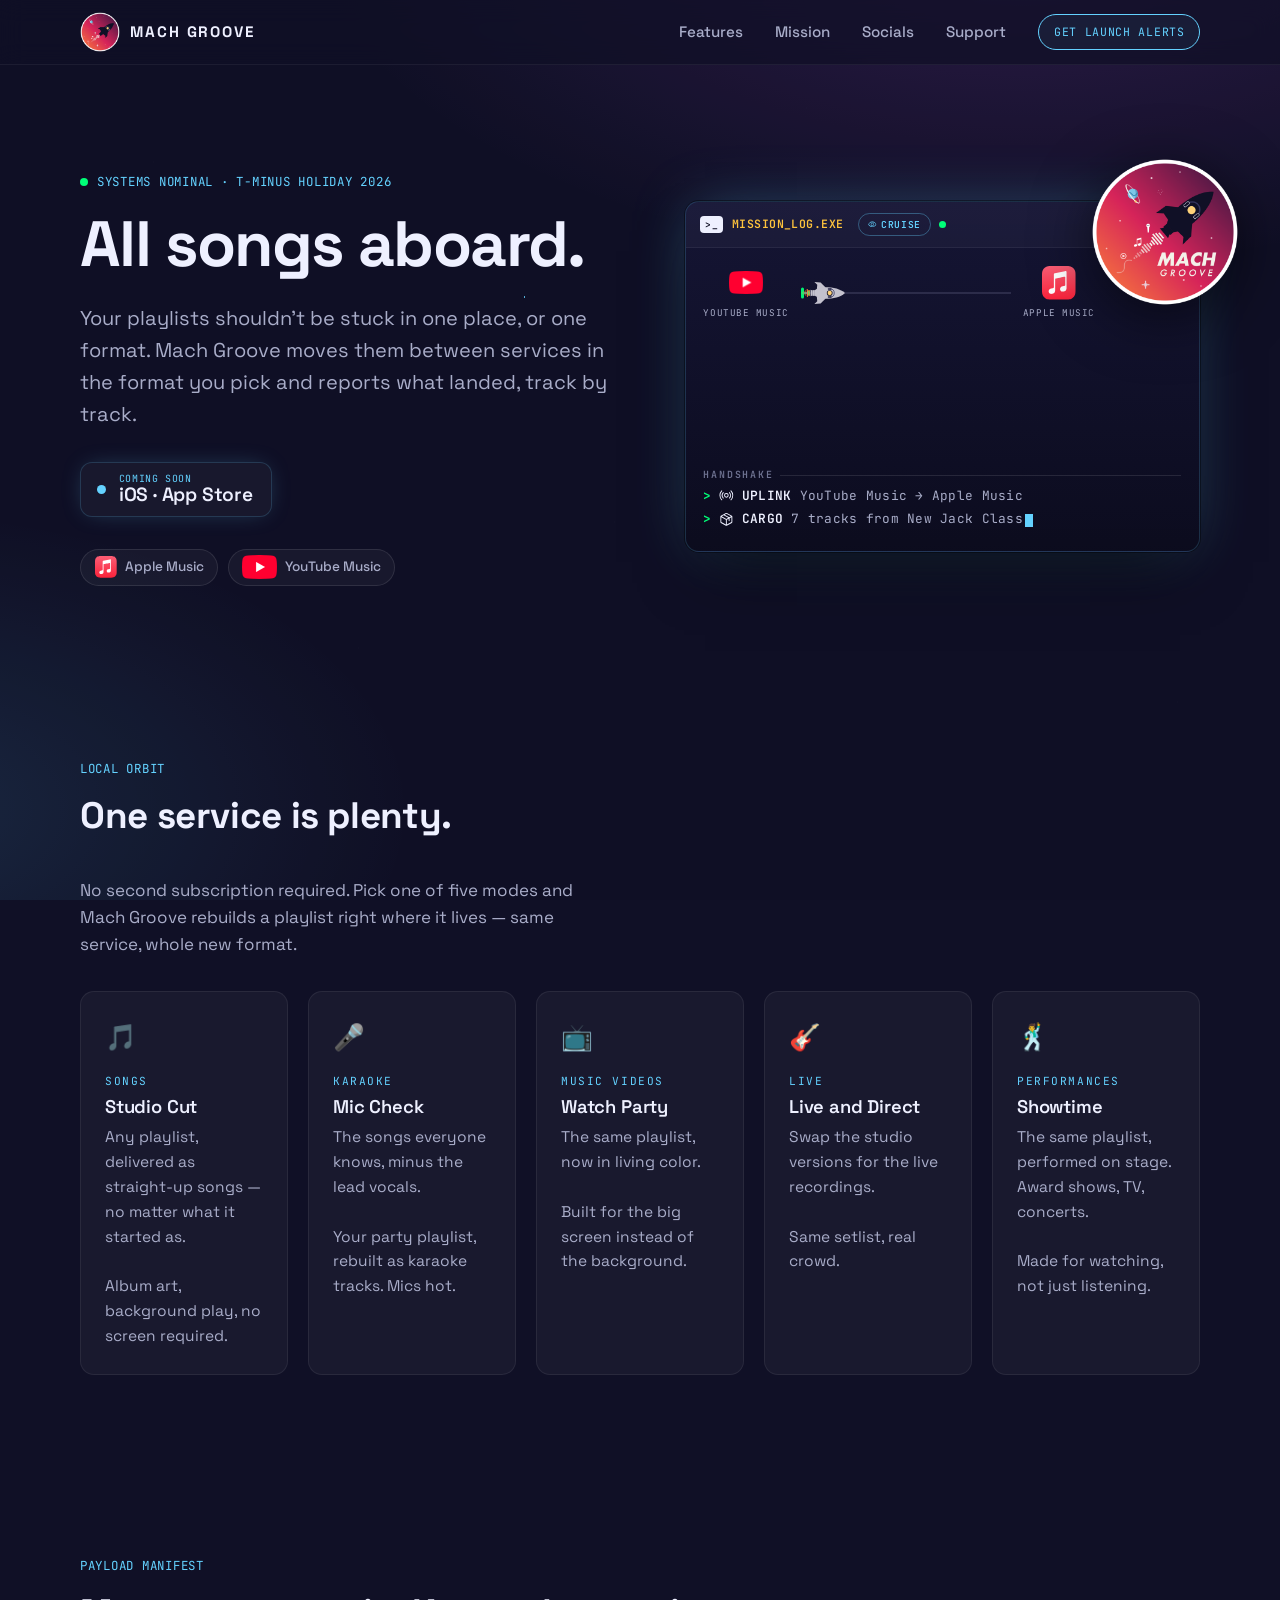
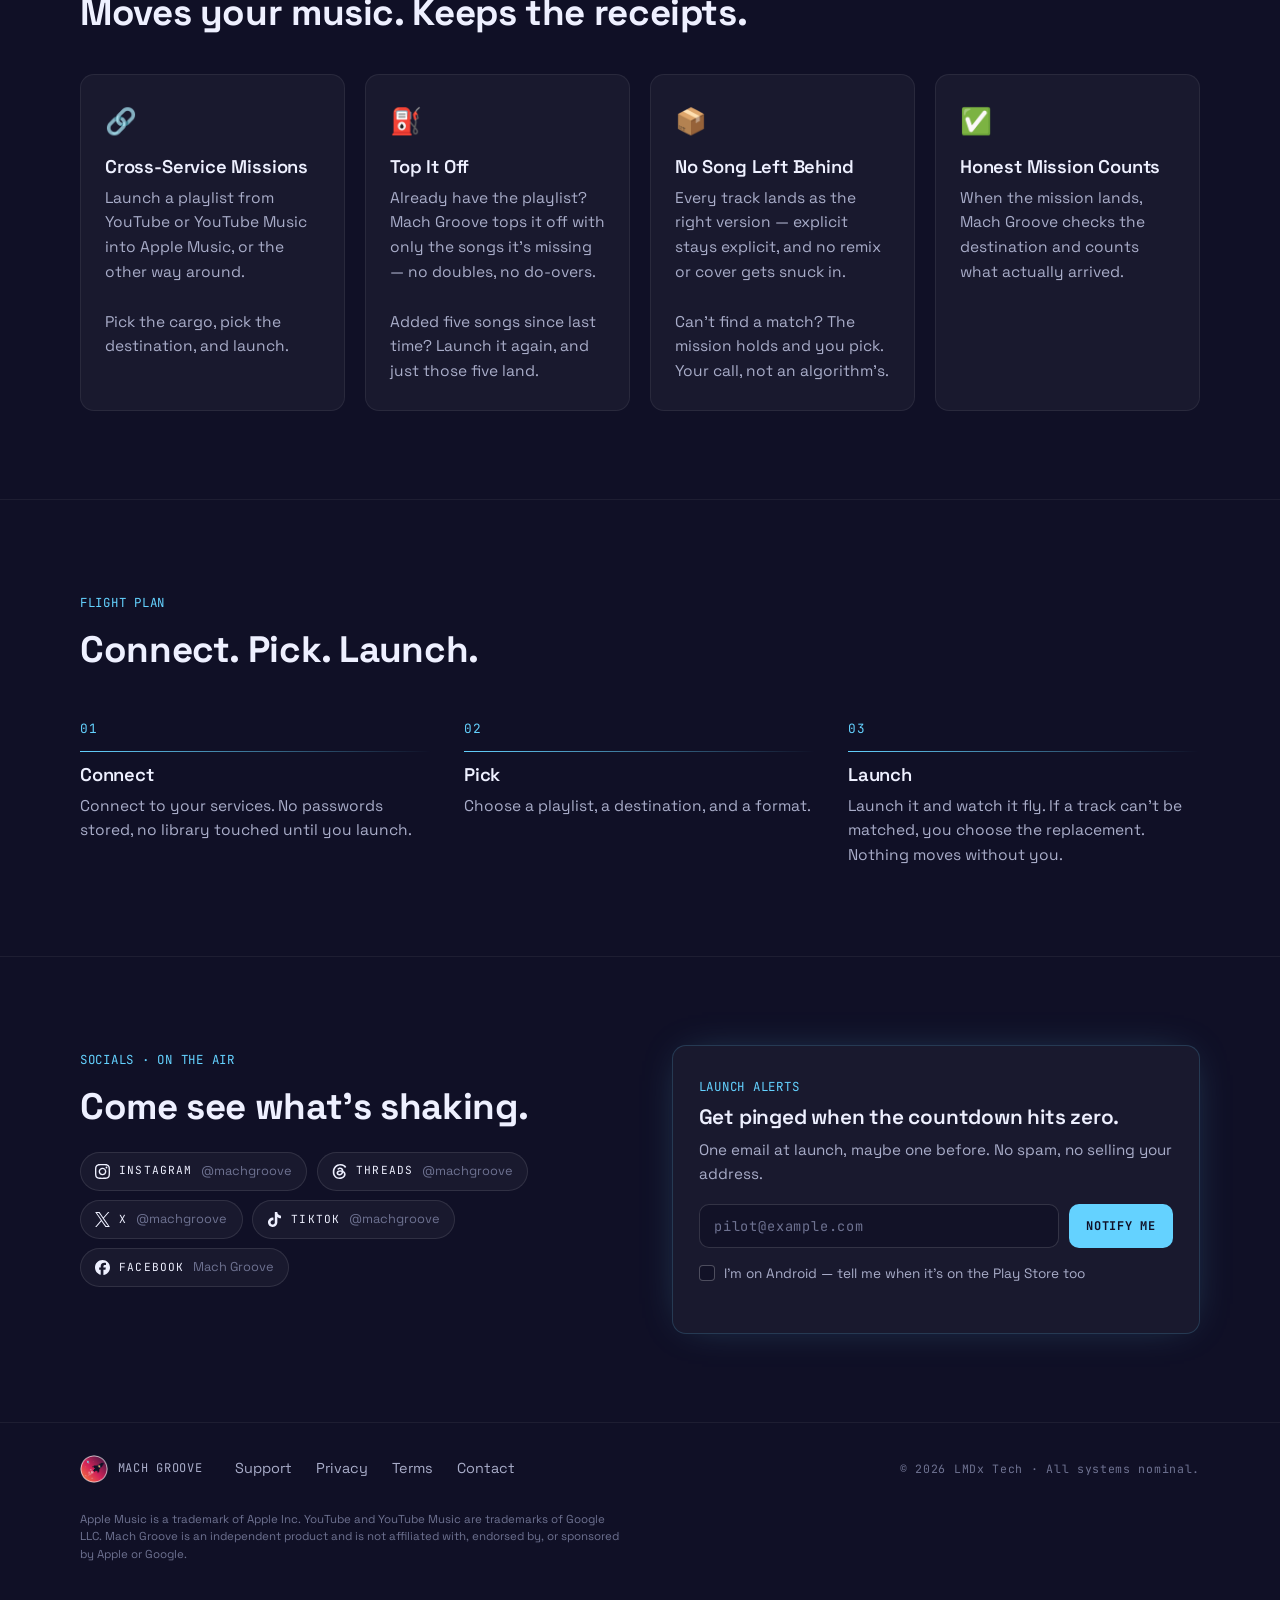
==== commit ce5dbb17: "IV-0064: site speaks the app's words - launch / mission instead of beam, transfer and sequence (feat" ====
--- a/index.html
+++ b/index.html
@@ -112,7 +112,7 @@
             <symbol id="lg-deliver" viewBox="0 0 184 92"><g transform="translate(104 46) rotate(90)"><path d="M-22,0 L-44,22 L-46,48 L-34,36 L-14,38Z"/><path d="M22,0 L44,22 L46,48 L34,36 L14,38Z"/><path d="M-10,56 L-14,64 L14,64 L10,56Z"/><rect x="-12" y="46" width="24" height="10"/><path d="M0,-80 C20,-60 26,-20 24,10 C22,30 16,40 12,46 L-12,46 C-16,40 -22,30 -24,10 C-26,-20 -20,-60 0,-80Z"/><circle cx="0" cy="-16" r="10" fill="#101026"/><circle cx="0" cy="-16" r="7" fill="#ffd27a"/></g></symbol>
           </defs></svg>
         <div class="hero__visual">
-          <div class="terminal" role="img" aria-label="Animated mission log: the New Jack Classics playlist beamed from YouTube Music to Apple Music in Songs mode, alternating the cruise summary and the full pilot view. Uplink, cargo loaded, seven tracks scanned, the pilot resolving one, delivery verified, mission complete.">
+          <div class="terminal" role="img" aria-label="Animated mission log: the New Jack Classics playlist launched from YouTube Music to Apple Music in Songs mode, alternating the cruise summary and the full pilot view. Uplink, cargo loaded, seven tracks scanned, the pilot resolving one, delivery verified, mission complete.">
             <!-- B-0064: the app's own header — terminal tile, MISSION_LOG.EXE, CRUISE chip, status dot. -->
             <div class="terminal__bar" aria-hidden="true">
               <span class="terminal__tile mono">&gt;_</span>
@@ -223,26 +223,26 @@
         <div class="feature-grid">
           <article class="card">
             <div class="card__icon" aria-hidden="true">🔗</div>
-            <h3 class="card__title">Cross-Service Transfers</h3>
-            <p>Beam a playlist from YouTube or YouTube Music into Apple Music, or the other way around.</p>
-            <p>Pick the cargo, pick the destination, and launch the sequence.</p>
+            <h3 class="card__title">Cross-Service Missions</h3>
+            <p>Launch a playlist from YouTube or YouTube Music into Apple Music, or the other way around.</p>
+            <p>Pick the cargo, pick the destination, and launch.</p>
           </article>
           <article class="card">
             <div class="card__icon" aria-hidden="true">⛽</div>
             <h3 class="card__title">Top It Off</h3>
             <p>Already have the playlist? Mach Groove tops it off with only the songs it's missing — no doubles, no do-overs.</p>
-            <p>Added five songs since last time? Beam it again, and just those five land.</p>
+            <p>Added five songs since last time? Launch it again, and just those five land.</p>
           </article>
           <article class="card">
             <div class="card__icon" aria-hidden="true">📦</div>
             <h3 class="card__title">No Song Left Behind</h3>
             <p>Every track lands as the right version — explicit stays explicit, and no remix or cover gets snuck in.</p>
-            <p>Can't find a match? The transfer holds and you pick. Your call, not an algorithm's.</p>
+            <p>Can't find a match? The mission holds and you pick. Your call, not an algorithm's.</p>
           </article>
           <article class="card">
             <div class="card__icon" aria-hidden="true">✅</div>
-            <h3 class="card__title">Honest Transfer Counts</h3>
-            <p>When the transfer finishes, Mach Groove checks the destination and counts what actually arrived.</p>
+            <h3 class="card__title">Honest Mission Counts</h3>
+            <p>When the mission lands, Mach Groove checks the destination and counts what actually arrived.</p>
           </article>
         </div>
       </div>
@@ -251,7 +251,7 @@
     <!-- ============ HOW IT WORKS ============ -->
     <section class="how" id="how" aria-labelledby="how-title">
       <div class="container">
-        <p class="eyebrow mono">BEAM SEQUENCE</p>
+        <p class="eyebrow mono">FLIGHT PLAN</p>
         <h2 id="how-title" class="section-title">Connect. Pick. Launch.</h2>
 
         <ol class="steps">
@@ -268,7 +268,7 @@
           <li class="step">
             <span class="step__num mono">03</span>
             <h3 class="step__title">Launch</h3>
-            <p>Start the sequence and watch it go. If a track can't be matched, you choose the replacement. Nothing moves without you.</p>
+            <p>Launch it and watch it fly. If a track can't be matched, you choose the replacement. Nothing moves without you.</p>
           </li>
         </ol>
       </div>
@@ -331,6 +331,6 @@
     </div>
   </footer>
 
-  <script src="js/main.js?v=20261024c" defer></script>
+  <script src="js/main.js?v=iv0064" defer></script>
 </body>
 </html>
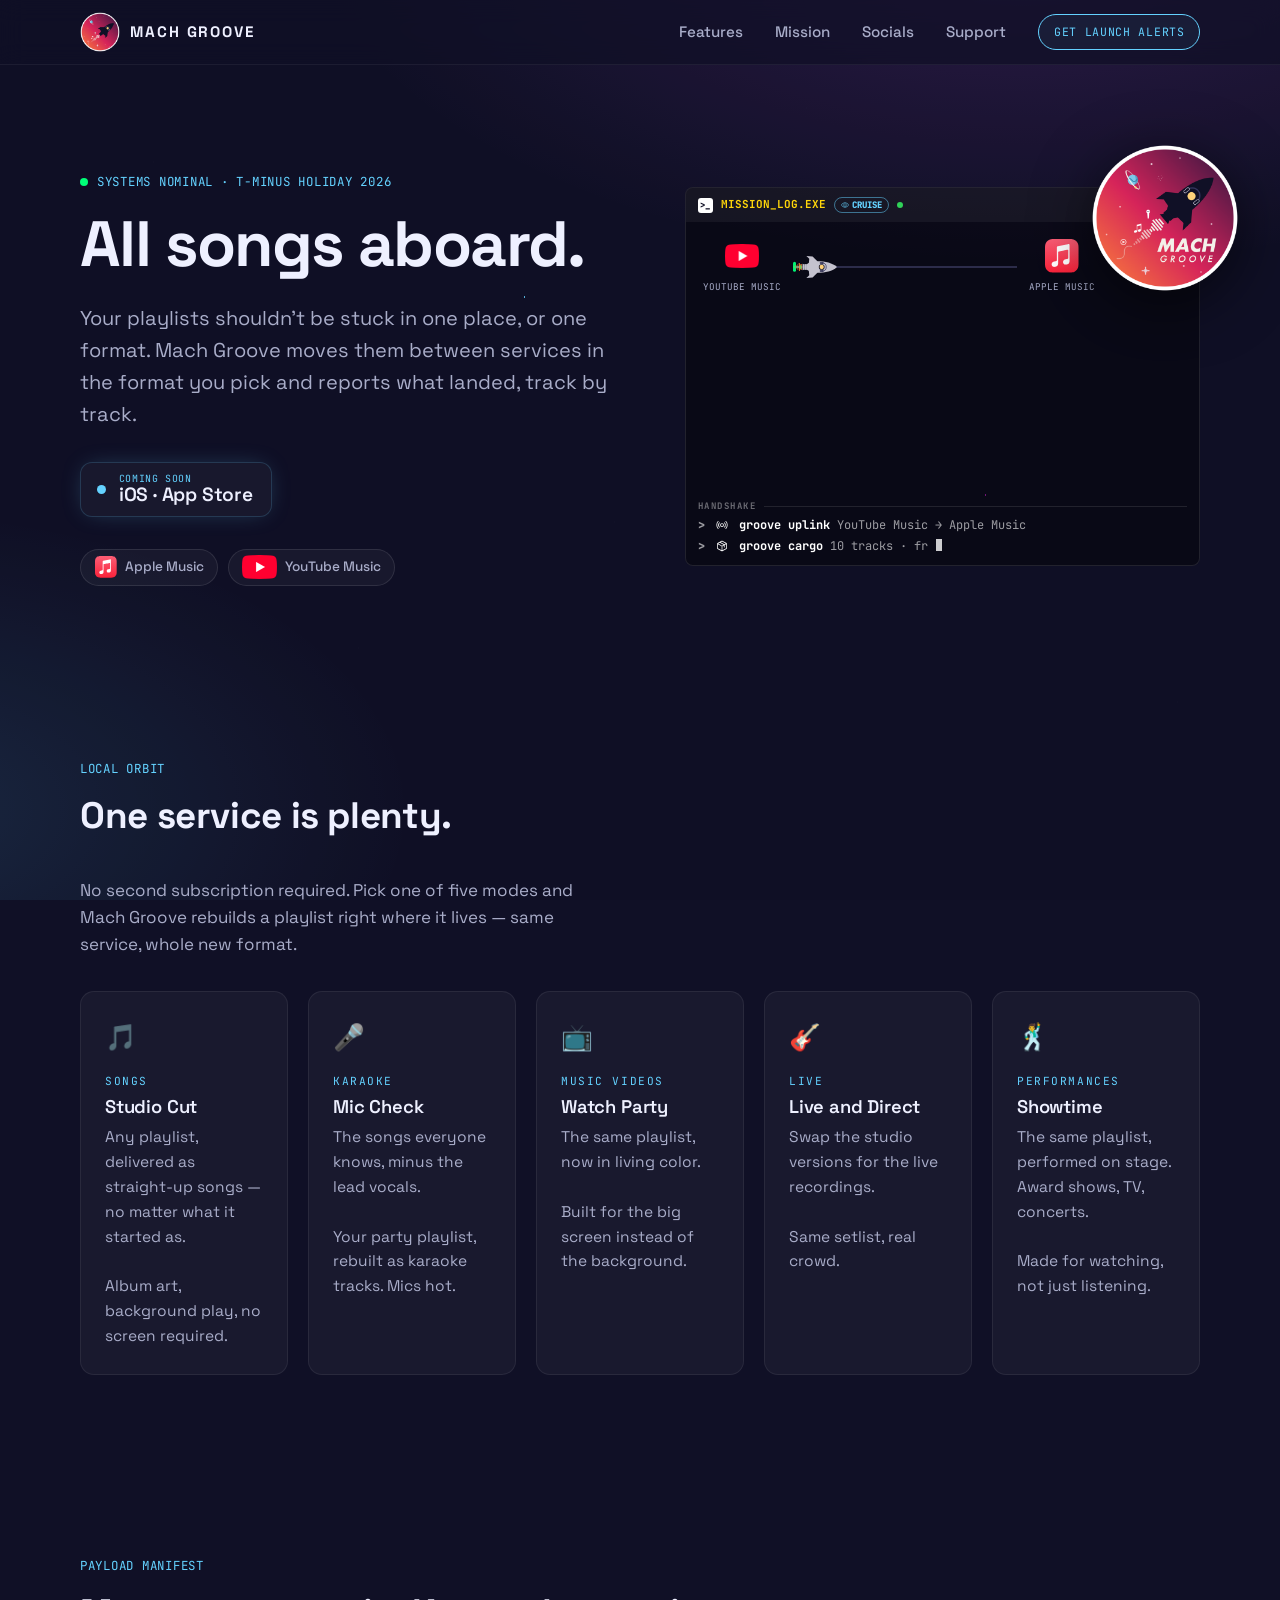
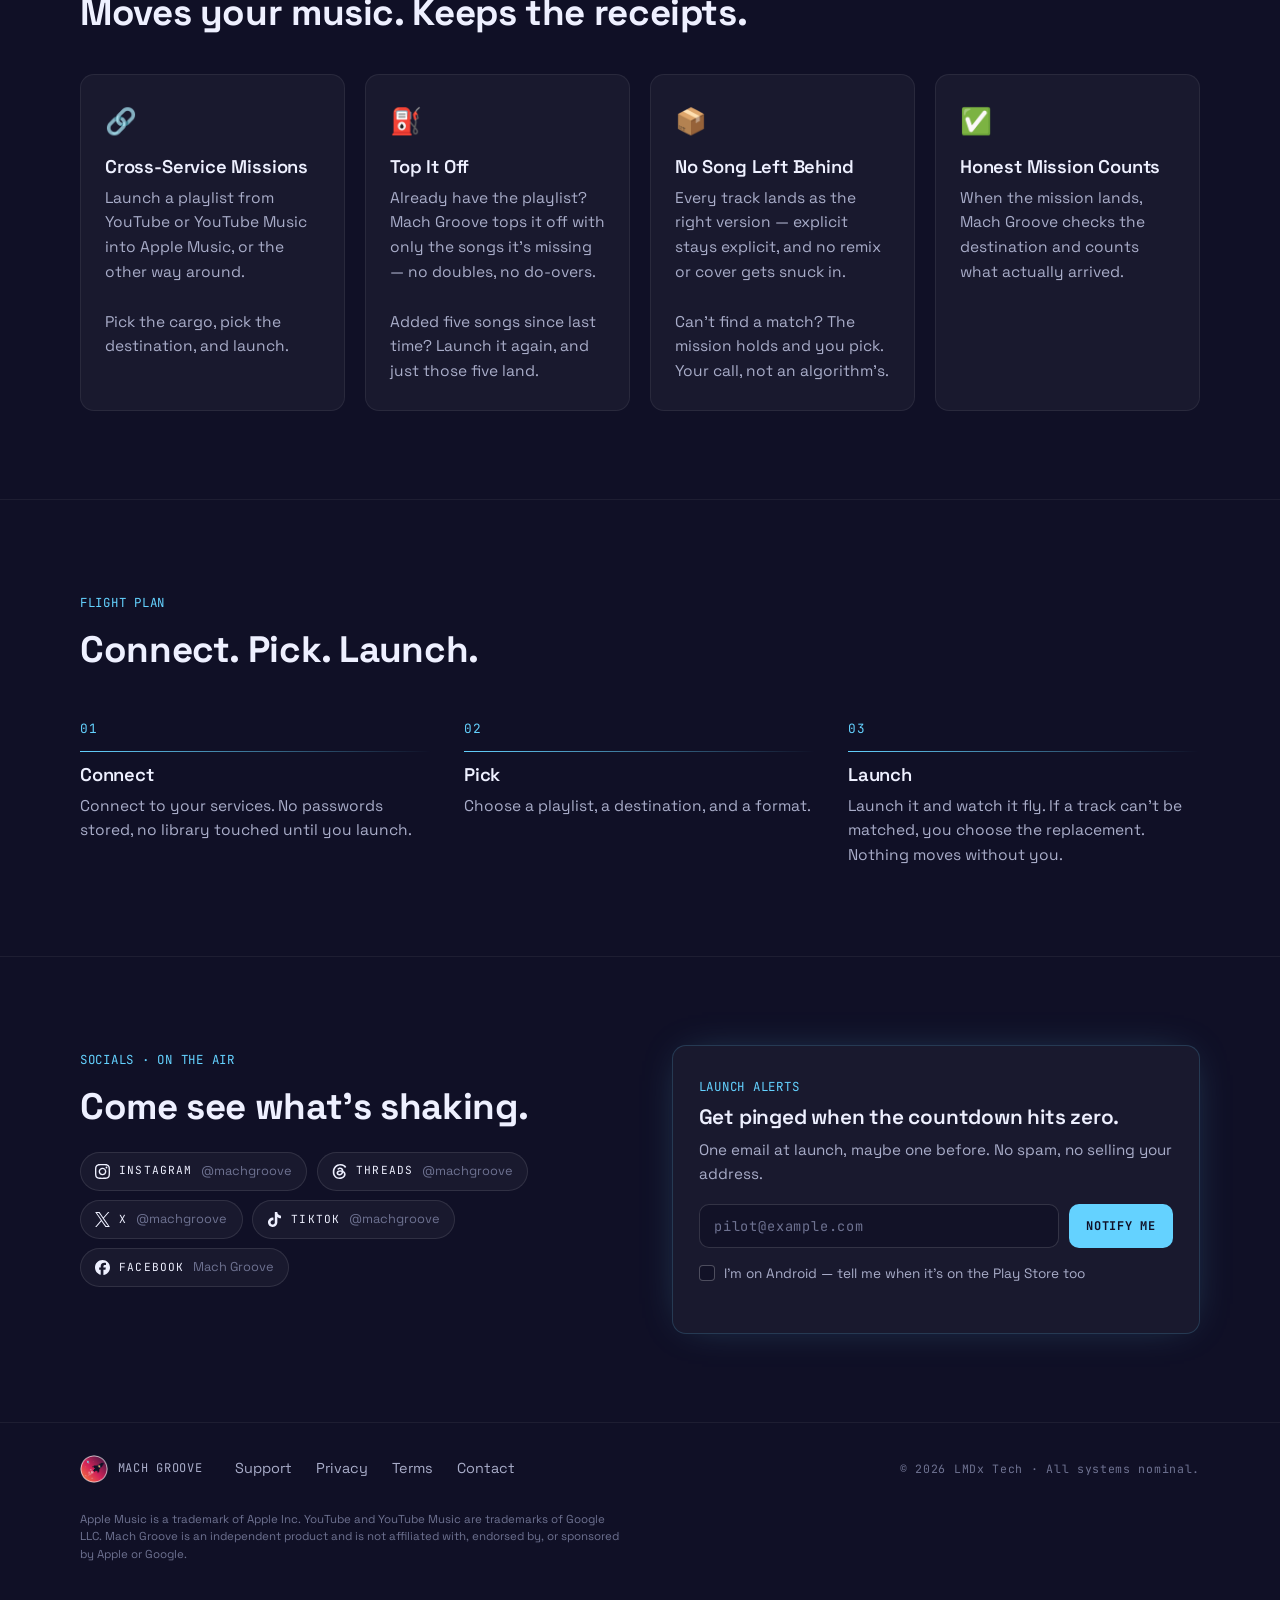
==== commit b78efbd3: "IV-0085: homepage terminal matches the app's mission log - every tag prints as a groove command with" ====
--- a/index.html
+++ b/index.html
@@ -112,7 +112,7 @@
             <symbol id="lg-deliver" viewBox="0 0 184 92"><g transform="translate(104 46) rotate(90)"><path d="M-22,0 L-44,22 L-46,48 L-34,36 L-14,38Z"/><path d="M22,0 L44,22 L46,48 L34,36 L14,38Z"/><path d="M-10,56 L-14,64 L14,64 L10,56Z"/><rect x="-12" y="46" width="24" height="10"/><path d="M0,-80 C20,-60 26,-20 24,10 C22,30 16,40 12,46 L-12,46 C-16,40 -22,30 -24,10 C-26,-20 -20,-60 0,-80Z"/><circle cx="0" cy="-16" r="10" fill="#101026"/><circle cx="0" cy="-16" r="7" fill="#ffd27a"/></g></symbol>
           </defs></svg>
         <div class="hero__visual">
-          <div class="terminal" role="img" aria-label="Animated mission log: the New Jack Classics playlist launched from YouTube Music to Apple Music in Songs mode, alternating the cruise summary and the full pilot view. Uplink, cargo loaded, seven tracks scanned, the pilot resolving one, delivery verified, mission complete.">
+          <div class="terminal" role="img" aria-label="Animated mission log: the Grown Folks Gravity playlist launched from YouTube Music to Apple Music in Songs mode, alternating the cruise summary and the full pilot view. Uplink, cargo loaded, ten tracks scanned, one near match, the pilot resolving one, delivery verified, mission complete.">
             <!-- B-0064: the app's own header — terminal tile, MISSION_LOG.EXE, CRUISE chip, status dot. -->
             <div class="terminal__bar" aria-hidden="true">
               <span class="terminal__tile mono">&gt;_</span>
--- a/css/styles.css
+++ b/css/styles.css
@@ -314,99 +314,108 @@
 }
 
 /* Terminal ------------------------------------------------------------------ */
+/* IV-0085: the app's MissionLogPanel + TerminalLogView, dark mode, 1pt = 1px
+   (SequenceExecutionView.swift, Colors+Ext.swift). App tokens:
+   terminalInk white · inkSecondary / terminalPrompt white 60% · inkTertiary
+   white 40% · hairline white 10% · success #30D158 · warning #FFD60A ·
+   error #FF453A · accent machBlue. SF Mono is the app's face; ui-monospace
+   is SF Mono on Apple devices, JetBrains Mono everywhere else. */
 .terminal {
+  --t-ink:       #fff;
+  --t-secondary: rgba(255,255,255,.60);
+  --t-tertiary:  rgba(255,255,255,.40);
+  --t-hairline:  rgba(255,255,255,.10);
+  --t-success:   #30d158;
+  --t-warning:   #ffd60a;
+  --t-error:     #ff453a;
+  --t-accent:    rgb(100, 210, 255);
+  --t-mono: ui-monospace, "SF Mono", SFMono-Regular, Menlo, "JetBrains Mono", monospace;
   position: relative;
-  border-radius: var(--radius);
-  background: linear-gradient(180deg, rgba(22,22,54,.95), rgba(12,12,30,.98));
-  border: 1px solid var(--panel-border);
-  box-shadow:
-    0 0 0 1px rgba(0,0,0,.4),
-    0 30px 60px -20px rgba(0,0,0,.7),
-    0 0 60px -10px var(--mach-blue-a);
+  border-radius: 8px;
+  background: rgba(0,0,0,.40);          /* terminalGround = surfaceRecessed */
+  border: 1px solid var(--t-hairline);
   overflow: hidden;
 }
-
+.terminal .mono { font-family: var(--t-mono); letter-spacing: 0; }
+
+/* Header: terminal.fill · MISSION_LOG.EXE · CRUISE/PILOT chip · status dot */
 .terminal__bar {
-  display: flex; align-items: center; gap: .55rem;
-  padding: .7rem .9rem;
-  border-bottom: 1px solid rgba(255,255,255,.06);
-  background: rgba(255,255,255,.03);
-}
-/* B-0064: the app's terminal header — white tile, amber title, CRUISE chip, green dot. */
+  display: flex; align-items: center; gap: 8px;
+  padding: 8px 12px;
+  background: rgba(255,255,255,.05);    /* terminalHeader */
+}
+/* Stand-in for the SF Symbol terminal.fill (body size, white). */
 .terminal__tile {
-  font-size: .6rem; font-weight: 600; line-height: 1;
-  padding: .22rem .3rem; border-radius: 4px;
-  background: var(--text); color: var(--deep-space);
-}
-.terminal__title { font-size: .72rem; font-weight: 600; color: var(--mach-amber); letter-spacing: .04em; }
+  font-size: 9px; font-weight: 800; line-height: 1;
+  padding: 3px 3px 3px 2px; border-radius: 3px;
+  background: var(--t-ink); color: #101026;
+}
+.terminal__title { font-size: 11px; font-weight: 700; color: var(--t-warning); }
 /* The chip sits beside the title (not far right like the app): the floating
    logo badge (.hero__logo) owns the terminal's top-right corner. */
 .terminal__chip {
-  margin-left: .35rem;
-  display: inline-flex; align-items: center; gap: .3rem;
-  font-size: .6rem; font-weight: 600; letter-spacing: .06em;
-  color: var(--mach-blue);
-  border: 1px solid var(--mach-blue-a); border-radius: 999px;
-  padding: .16rem .55rem;
-}
-.terminal__chip svg { width: .9em; height: .9em; fill: currentColor; }
+  display: inline-flex; align-items: center; gap: 3px;
+  font-size: 9px; font-weight: 900; line-height: 1.2;
+  color: var(--t-accent);
+  border: 1px solid rgba(100, 210, 255, .5); border-radius: 999px;
+  padding: 2px 6px;
+}
+.terminal__chip svg { width: 8px; height: 8px; fill: currentColor; }
 /* PILOT wears the filled chip, as in the app ("you're in it"). */
 .terminal__chip.is-pilot { background: rgba(100, 210, 255, .14); }
-.terminal__dot { width: 7px; height: 7px; border-radius: 50%; background: var(--mach-green); }
+.terminal__dot { width: 6px; height: 6px; border-radius: 50%; background: var(--t-success); }
 
 .terminal__log {
   margin: 0;
-  padding: 1rem 1.1rem 1.25rem;
+  padding: 12px;
   /* B-0039: FIXED height, not min-height — the box never grows as lines type
-     in or shrinks when the loop restarts, so the hero stops bobbing. Sized
-     for ~11 rendered rows: 9 kept lines plus two that wrap on desktop. New
+     in or shrinks when the loop restarts, so the hero stops bobbing. New
      lines push old ones up like a real terminal. */
-  height: 17.5em;
+  height: 264px;
   overflow: hidden;
   display: flex;
   flex-direction: column;
   justify-content: flex-end;
-  font-size: .8rem;
-  line-height: 1.6;
-  word-break: break-word;
-  color: var(--text-dim);
-  letter-spacing: .02em;
-}
-/* B-0064: the app's IV-0053 log. A phase line is prompt · glyph · bold
-   keyword · quieter detail; per-track lines tuck in under their phase, a
-   size smaller; a thin labeled divider opens each phase. The prompt's
-   color is the status, as in the app. */
-.log-row { display: flex; align-items: baseline; gap: .6em; flex: none; margin: .12em 0; color: var(--text); }
-.log-row__arrow { flex: none; font-weight: 700; }
-.log-row__arrow--ok   { color: var(--mach-green); }
-.log-row__arrow--warn { color: var(--mach-amber); }
-.log-row__arrow--err  { color: var(--mach-red); }
-.log-row__arrow--info { color: var(--text-faint); }
-.log-row__glyph { flex: none; width: 1.15em; height: 1.15em; align-self: center; fill: var(--text); }
-.log-row__glyph--wide { height: .6em; }
+  gap: 6px;                             /* VStack spacing: 6 */
+  font-size: 12px;
+  line-height: 1.2;
+  overflow-wrap: anywhere;
+  color: var(--t-ink);
+}
+/* IV-0053 line styles. A phase line is prompt · glyph · bold groove command ·
+   quieter detail; a track line tucks in by the glyph column, a size smaller,
+   its command quiet and its track name bright; a labeled hairline opens each
+   phase. The prompt's color is the status. */
+.log-row { display: flex; align-items: baseline; gap: 8px; flex: none; color: var(--t-ink); }
+.log-row__arrow { flex: none; font-weight: 900; }
+.log-row__arrow--ok   { color: var(--t-success); }
+.log-row__arrow--warn { color: var(--t-warning); }
+.log-row__arrow--err  { color: var(--t-error); }
+.log-row__arrow--info { color: var(--t-secondary); }
+.log-row__glyph { flex: none; width: 18px; height: 12px; align-self: flex-start; margin-top: 1px; fill: var(--t-ink); }  /* firstTextBaseline: sits on line one */
+.log-row__glyph--wide { height: 8px; margin-top: 3px; }
 .log-row__text { min-width: 0; }
-.log-row__k { font-weight: 600; color: var(--text); }
-.log-row__d { color: var(--text-dim); }
-.log-row--track { padding-left: 1.75em; font-size: .9em; }
-.log-row--track .log-row__d { color: var(--text-dim); letter-spacing: .03em; }
-.log-row--track .log-row__name { color: var(--text); }
+.log-row__k { font-weight: 700; color: var(--t-ink); }
+.log-row__d { color: var(--t-secondary); }
+.log-row--track { padding-left: 26px; font-size: 11px; }
+.log-row--track .log-row__name { color: var(--t-ink); }
 .log-div {
-  display: flex; align-items: center; gap: .7em; flex: none;
-  margin: .6em 0 .1em;
-  font-size: .62rem; font-weight: 600; letter-spacing: .18em;
-  color: var(--text-faint);
-}
-.log-div::after { content: ""; flex: 1; border-top: 1px solid rgba(255,255,255,.1); }
-
+  display: flex; align-items: center; gap: 8px; flex: none;
+  padding-top: 8px;
+  font-size: 9px; font-weight: 700; letter-spacing: 1.5px;
+  color: var(--t-tertiary);
+}
+.log-div::after { content: ""; flex: 1; border-top: .5px solid var(--t-hairline); }
+
+/* The typing line's block: steady (the app's doesn't blink), 6x12, 8 after the text. */
 .cursor {
   display: inline-block;
-  width: .6em; height: 1.05em;
-  background: var(--mach-blue);
-  vertical-align: text-bottom;
-  margin-left: 2px;
-  animation: blink 1s steps(1) infinite;
-}
-@keyframes blink { 50% { opacity: 0; } }
+  width: 6px; height: 12px;
+  background: var(--t-ink);
+  opacity: .8;
+  vertical-align: -1px;
+  margin-left: 8px;
+}
 
 /* Beam diagram -------------------------------------------------------------- */
 .beam {
@@ -728,7 +737,6 @@
 
 @media (max-width: 480px) {
   .brand__word { display: none; }
-  .terminal__log { font-size: .72rem; }
   .alerts__row { flex-direction: column; }
 }
 
@@ -737,7 +745,7 @@
    -------------------------------------------------------------------------- */
 @media (prefers-reduced-motion: reduce) {
   html { scroll-behavior: auto; }
-  .status-dot, .badge-soon__dot, .hero__logo, .beam__cup, .beam__exhaust rect, .cursor { animation: none; }
+  .status-dot, .badge-soon__dot, .hero__logo, .beam__cup, .beam__exhaust rect { animation: none; }
   .terminal__log { height: auto; }   /* static full log — never clip it */
   .beam__rocket { transition: none; }
   .beam[data-state] .beam__cup { fill: var(--mach-green); }   /* the static log ends verified */
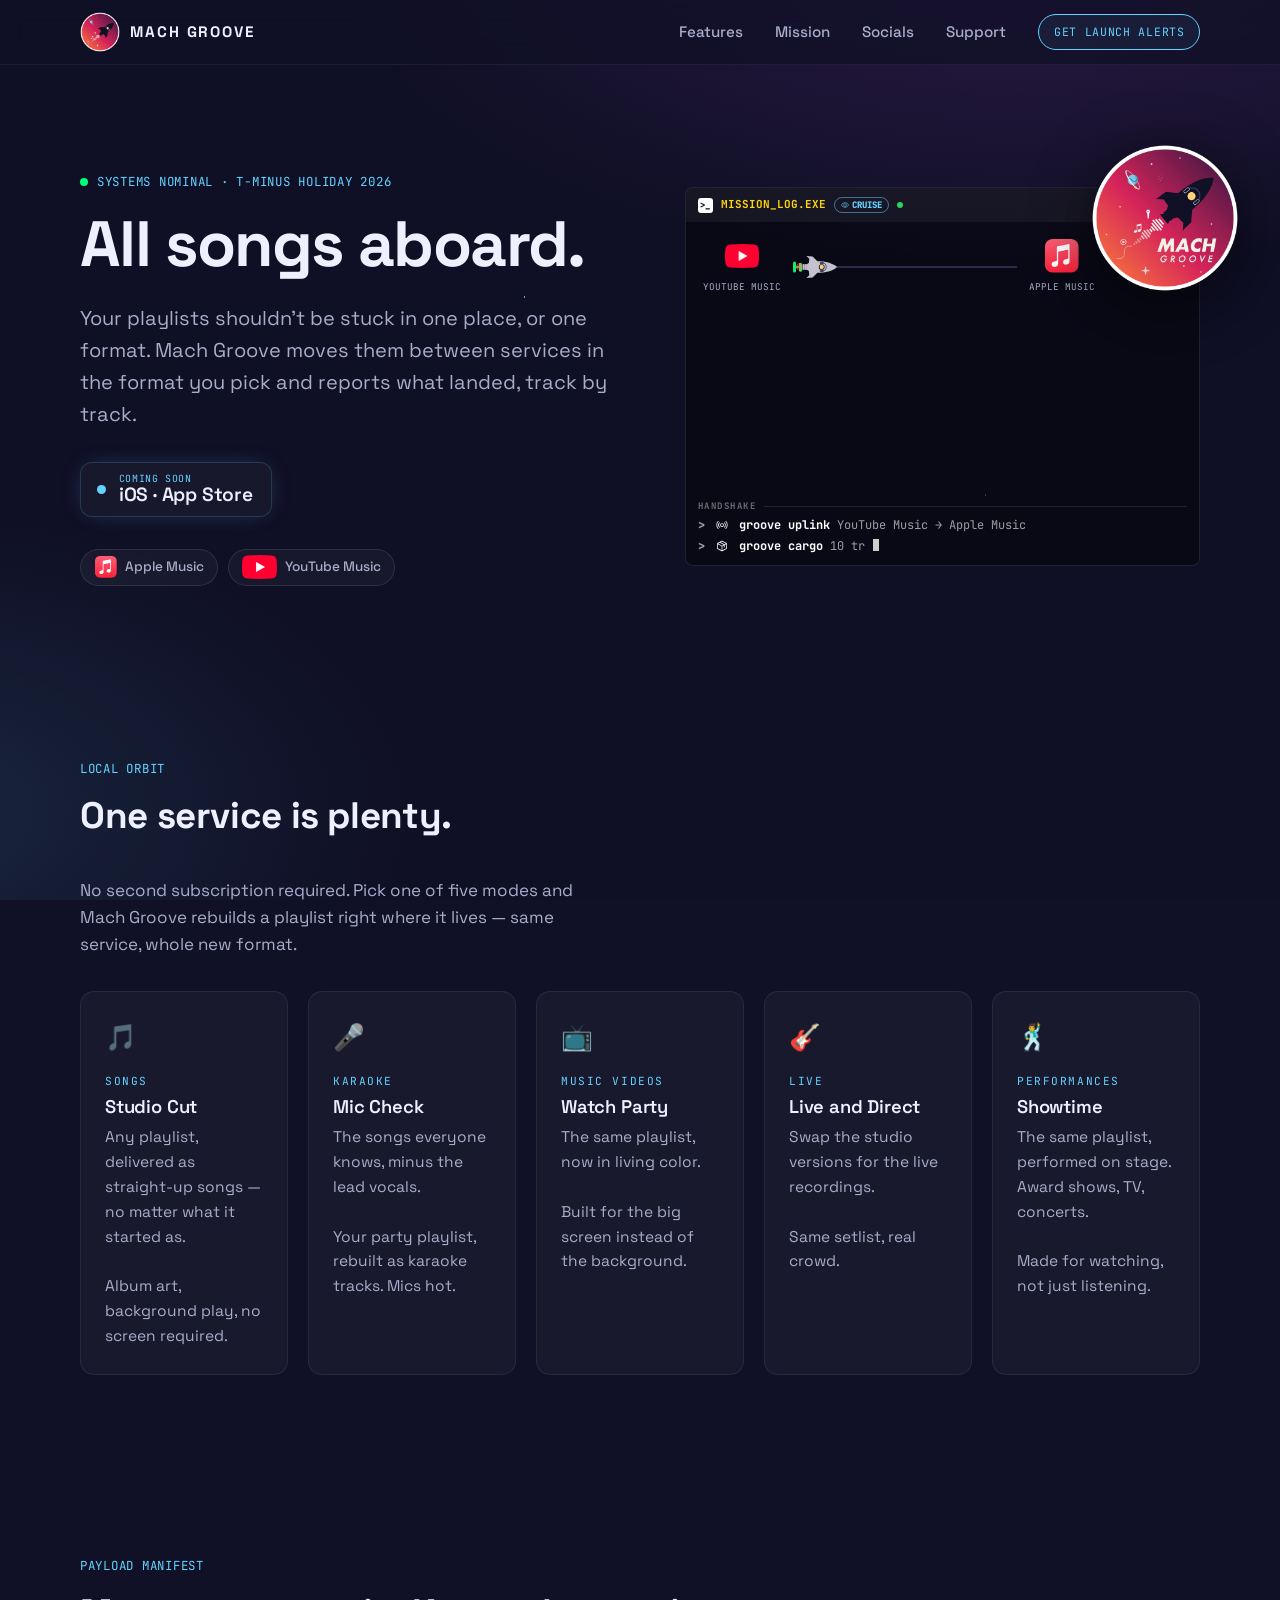
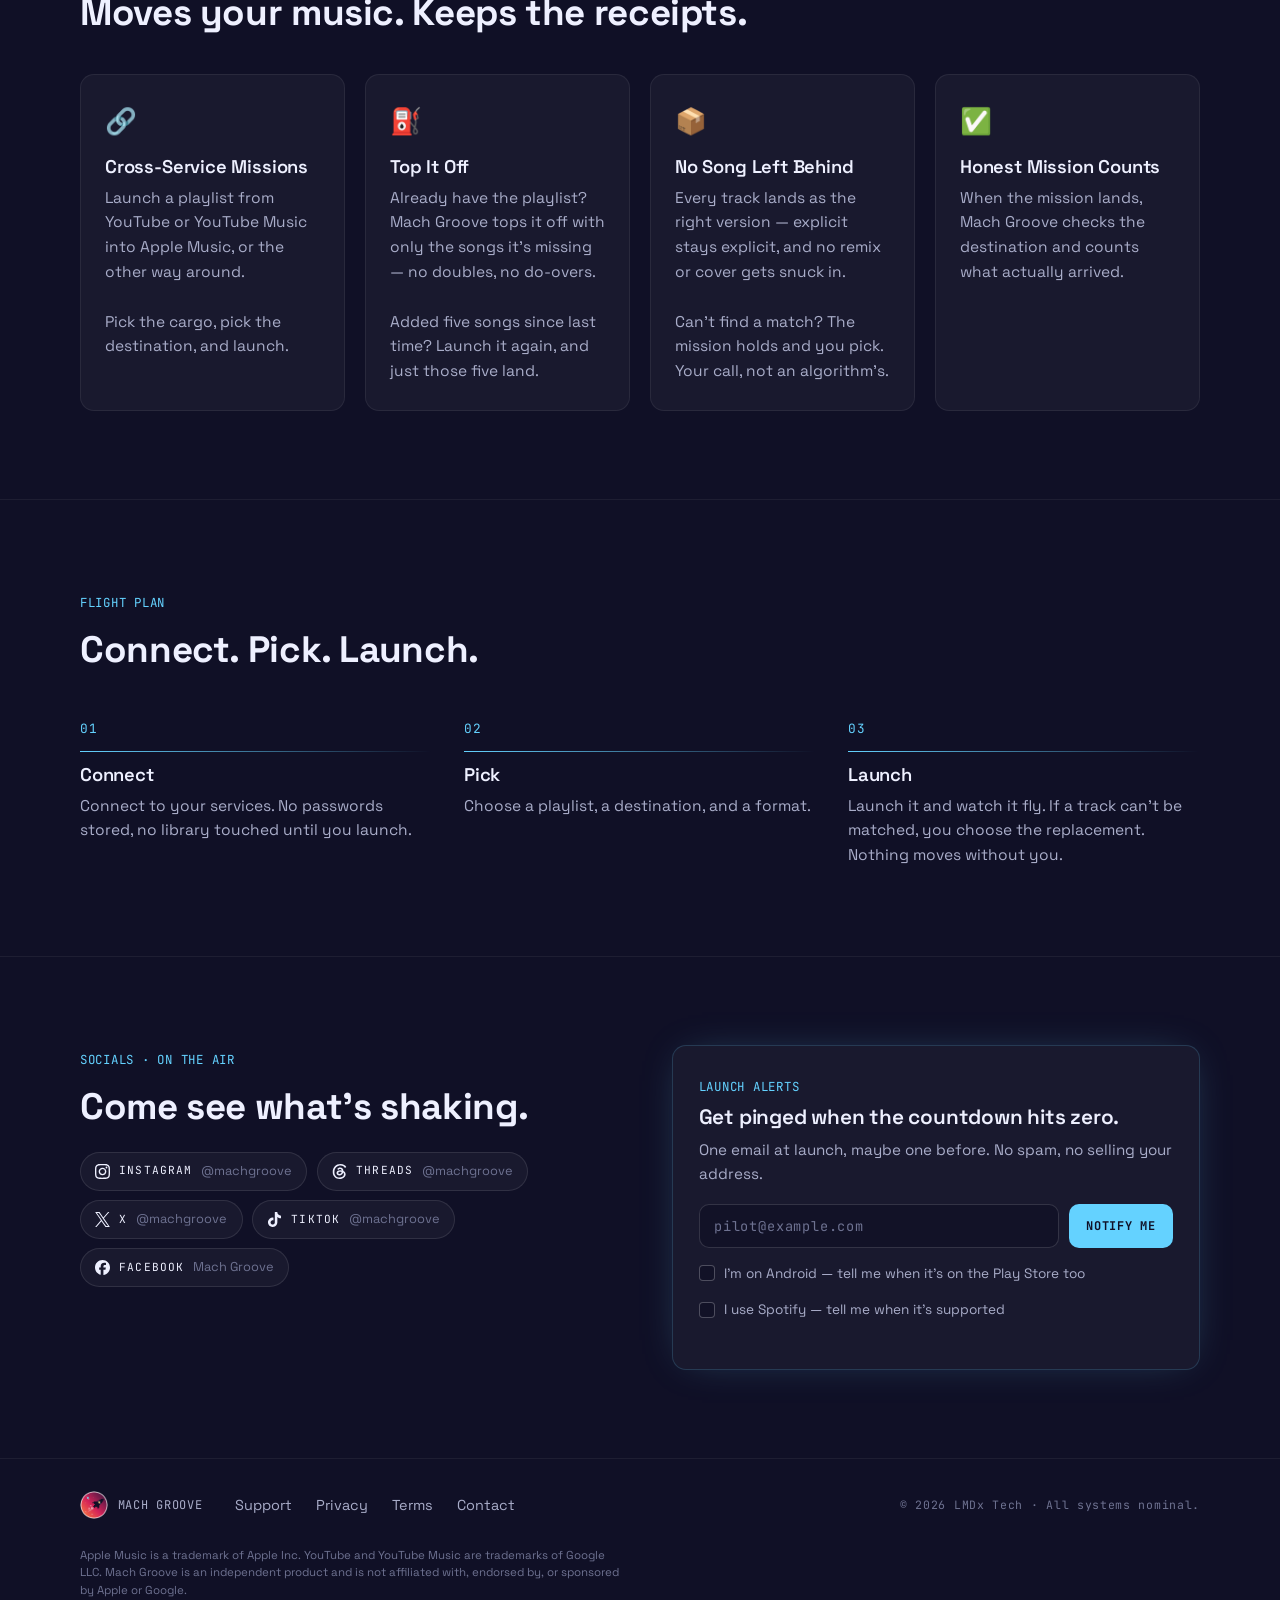
==== commit e02018bb: "IV-0085 + IV-0024: launch-alerts form posts to mach-groove-api POST /launch-alerts, Spotify interest" ====
--- a/index.html
+++ b/index.html
@@ -29,7 +29,7 @@
   <link rel="preconnect" href="https://fonts.googleapis.com">
   <link rel="preconnect" href="https://fonts.gstatic.com" crossorigin>
   <link rel="stylesheet" href="https://fonts.googleapis.com/css2?family=Space+Grotesk:wght@400;500;600;700&family=JetBrains+Mono:wght@400;600&display=swap">
-  <link rel="stylesheet" href="css/styles.css?v=20261024b">
+  <link rel="stylesheet" href="css/styles.css?v=iv0085">
 </head>
 <body>
   <a class="skip-link" href="#main">Skip to content</a>
@@ -290,7 +290,7 @@
           </ul>
         </div>
 
-        <form class="alerts" id="launch-alerts" action="" method="post" novalidate aria-labelledby="alerts-title">
+        <form class="alerts" id="launch-alerts" action="https://mach-groove-api-1024392051564.us-central1.run.app/launch-alerts" method="post" novalidate aria-labelledby="alerts-title">
           <p class="eyebrow mono">LAUNCH ALERTS</p>
           <h3 id="alerts-title" class="alerts__title">Get pinged when the countdown hits zero.</h3>
           <p class="alerts__lede">One email at launch, maybe one before. No spam, no selling your address.</p>
@@ -305,6 +305,12 @@
             <span class="alerts__checkbox" aria-hidden="true"></span>
             <span>I'm on Android — tell me when it's on the Play Store too</span>
           </label>
+          <!-- IV-0024: Spotify demand signal. Website only: the app says nothing about Spotify while it's switched off. -->
+          <label class="alerts__check">
+            <input type="checkbox" name="spotify" value="yes">
+            <span class="alerts__checkbox" aria-hidden="true"></span>
+            <span>I use Spotify — tell me when it's supported</span>
+          </label>
           <!-- Honeypot: bots fill every field; humans never see this one. -->
           <input class="alerts__hp" type="text" name="callsign" tabindex="-1" autocomplete="off" aria-hidden="true">
           <p class="alerts__status mono" aria-live="polite"></p>
@@ -331,6 +337,6 @@
     </div>
   </footer>
 
-  <script src="js/main.js?v=iv0064" defer></script>
+  <script src="js/main.js?v=iv0085" defer></script>
 </body>
 </html>
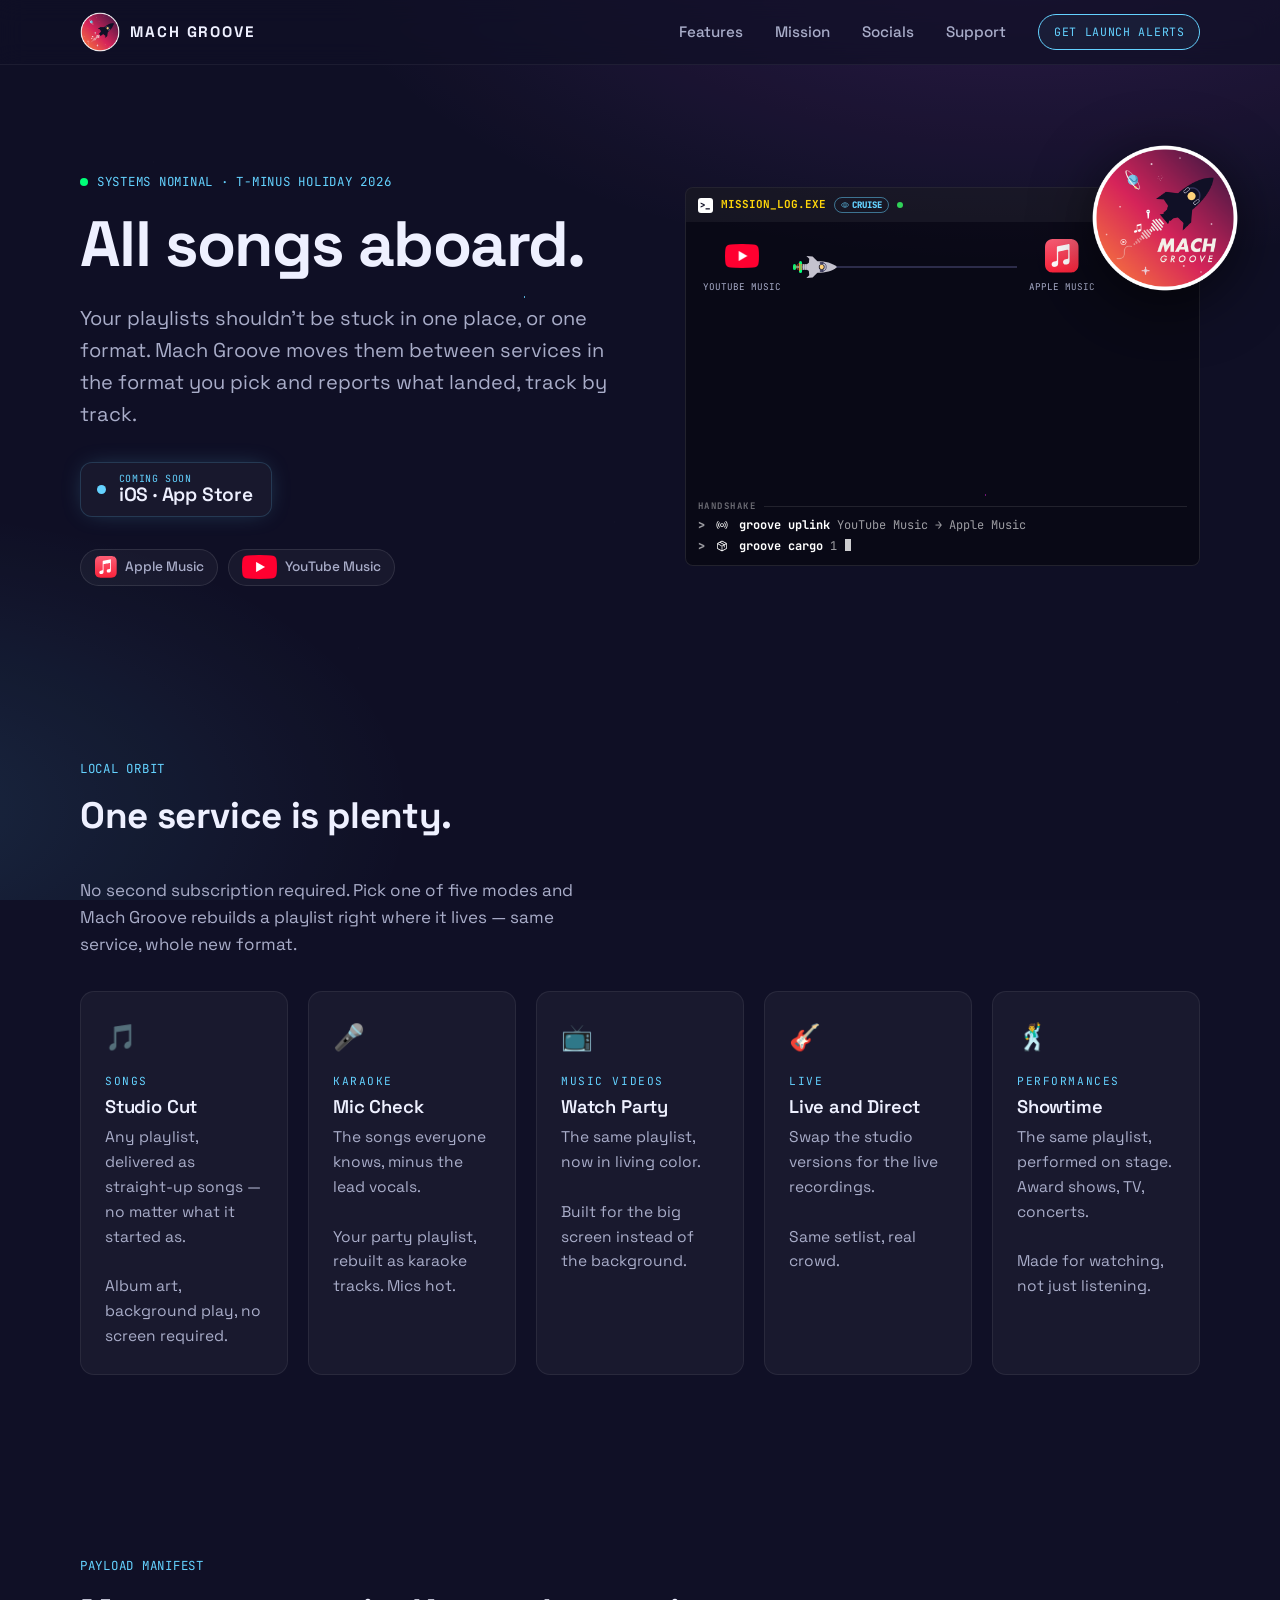
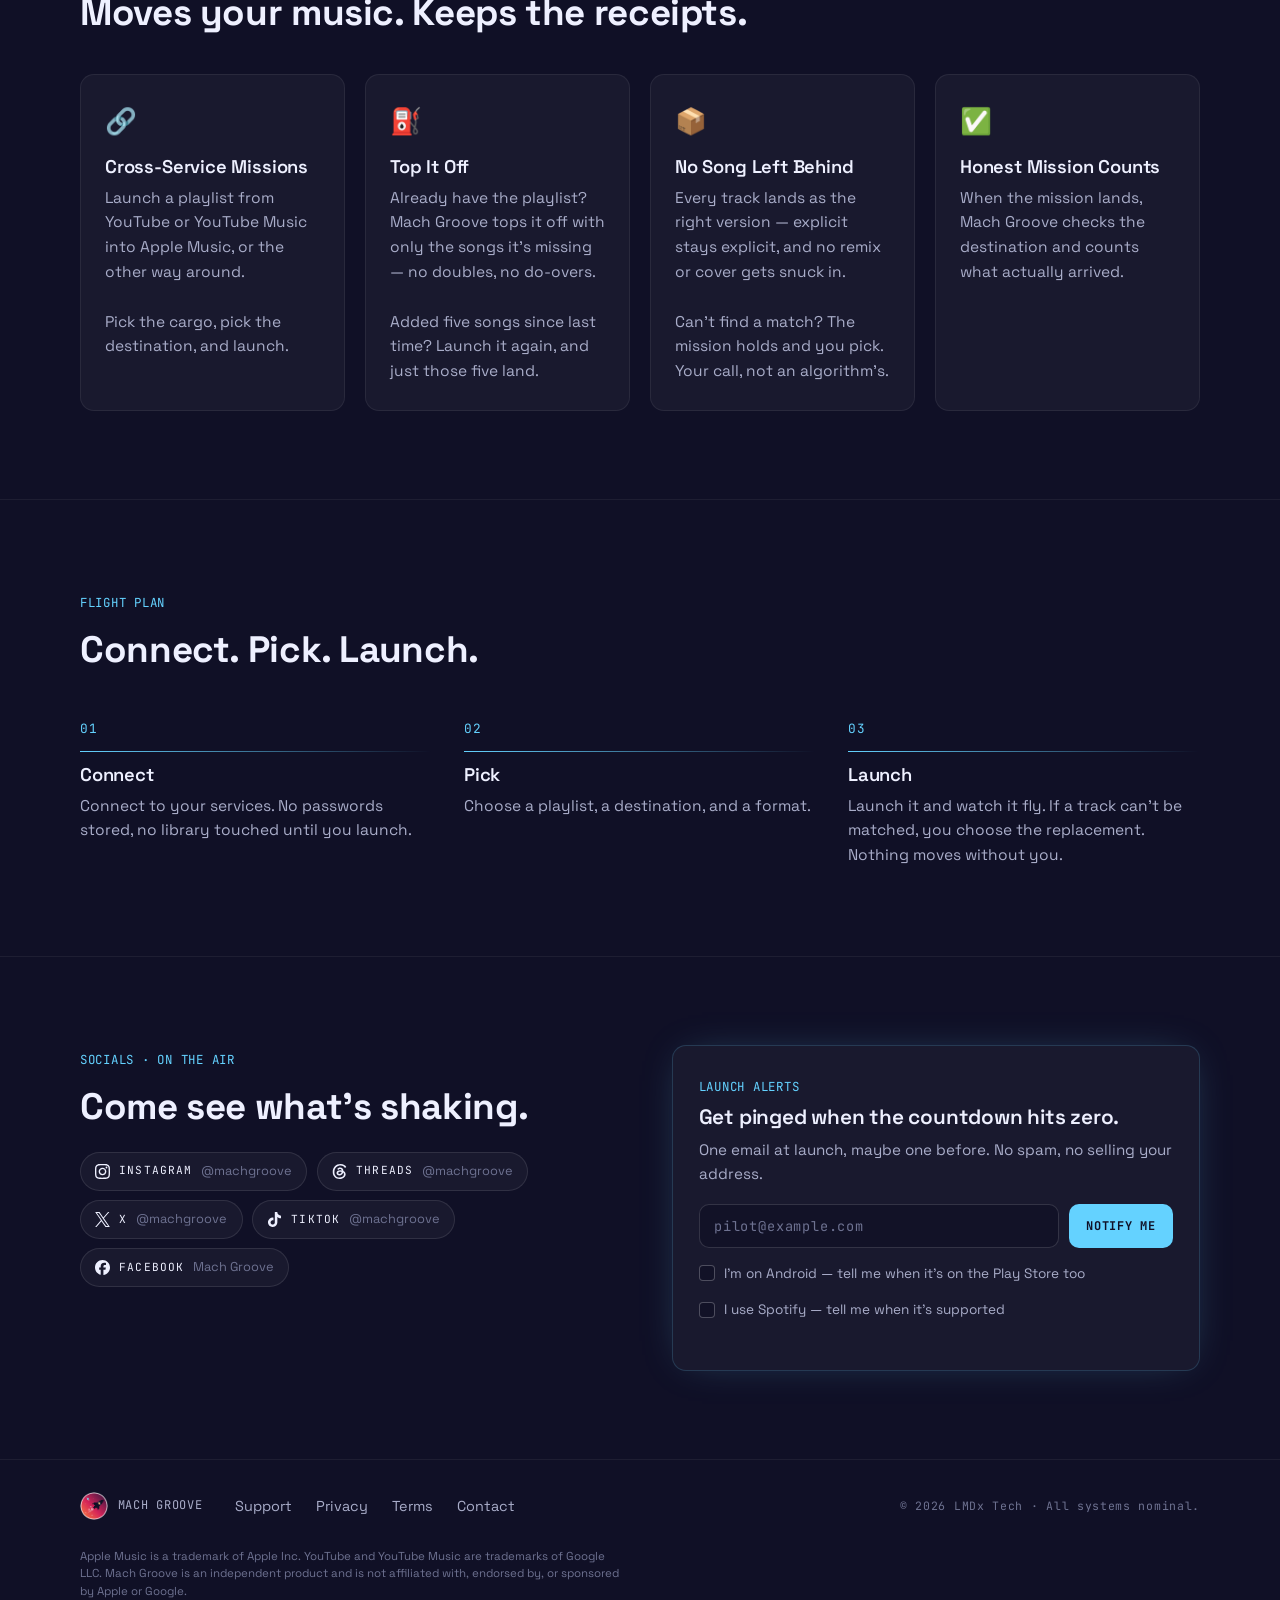
==== commit ddbe2f56: "IV-0085: launch-alerts form answers as groove lines (Dom's pick B) - colored prompt, bold command, q" ====
--- a/index.html
+++ b/index.html
@@ -29,7 +29,7 @@
   <link rel="preconnect" href="https://fonts.googleapis.com">
   <link rel="preconnect" href="https://fonts.gstatic.com" crossorigin>
   <link rel="stylesheet" href="https://fonts.googleapis.com/css2?family=Space+Grotesk:wght@400;500;600;700&family=JetBrains+Mono:wght@400;600&display=swap">
-  <link rel="stylesheet" href="css/styles.css?v=iv0085">
+  <link rel="stylesheet" href="css/styles.css?v=iv0085b">
 </head>
 <body>
   <a class="skip-link" href="#main">Skip to content</a>
@@ -337,6 +337,6 @@
     </div>
   </footer>
 
-  <script src="js/main.js?v=iv0085" defer></script>
+  <script src="js/main.js?v=iv0085b" defer></script>
 </body>
 </html>
--- a/css/styles.css
+++ b/css/styles.css
@@ -659,9 +659,23 @@
 }
 .alerts__check input:focus-visible + .alerts__checkbox { outline: 2px solid var(--mach-blue); outline-offset: 2px; }
 .alerts__hp { position: absolute; left: -9999px; width: 1px; height: 1px; opacity: 0; }
-.alerts__status { min-height: 1.2em; margin: .8rem 0 0; font-size: .7rem; color: var(--text-faint); }
-.alerts__status.is-ok { color: var(--mach-green); }
-.alerts__status.is-err { color: var(--mach-amber); }
+/* IV-0085 (Dom's pick B): the form answers in the mission log's voice — a
+   colored prompt, the groove command bold, the words quieter. Same face,
+   size and colors as the terminal's phase lines. */
+.alerts__status {
+  display: flex; align-items: baseline; gap: 8px;
+  min-height: 1.2em; margin: .8rem 0 0;
+  font-family: ui-monospace, "SF Mono", SFMono-Regular, Menlo, "JetBrains Mono", monospace;
+  font-size: 12px; line-height: 1.2; letter-spacing: 0;
+  color: rgba(255,255,255,.6);
+}
+.alerts__prompt { flex: none; font-weight: 900; }
+.alerts__status.is-ok   .alerts__prompt { color: #30d158; }
+.alerts__status.is-warn .alerts__prompt { color: #ffd60a; }
+.alerts__status.is-err  .alerts__prompt { color: #ff453a; }
+.alerts__status.is-info .alerts__prompt { color: rgba(255,255,255,.6); }
+.alerts__cmd { font-weight: 700; color: #fff; }
+.alerts__flag { white-space: nowrap; }   /* a flag wraps whole, like the app */
 
 /* --------------------------------------------------------------------------
    Footer
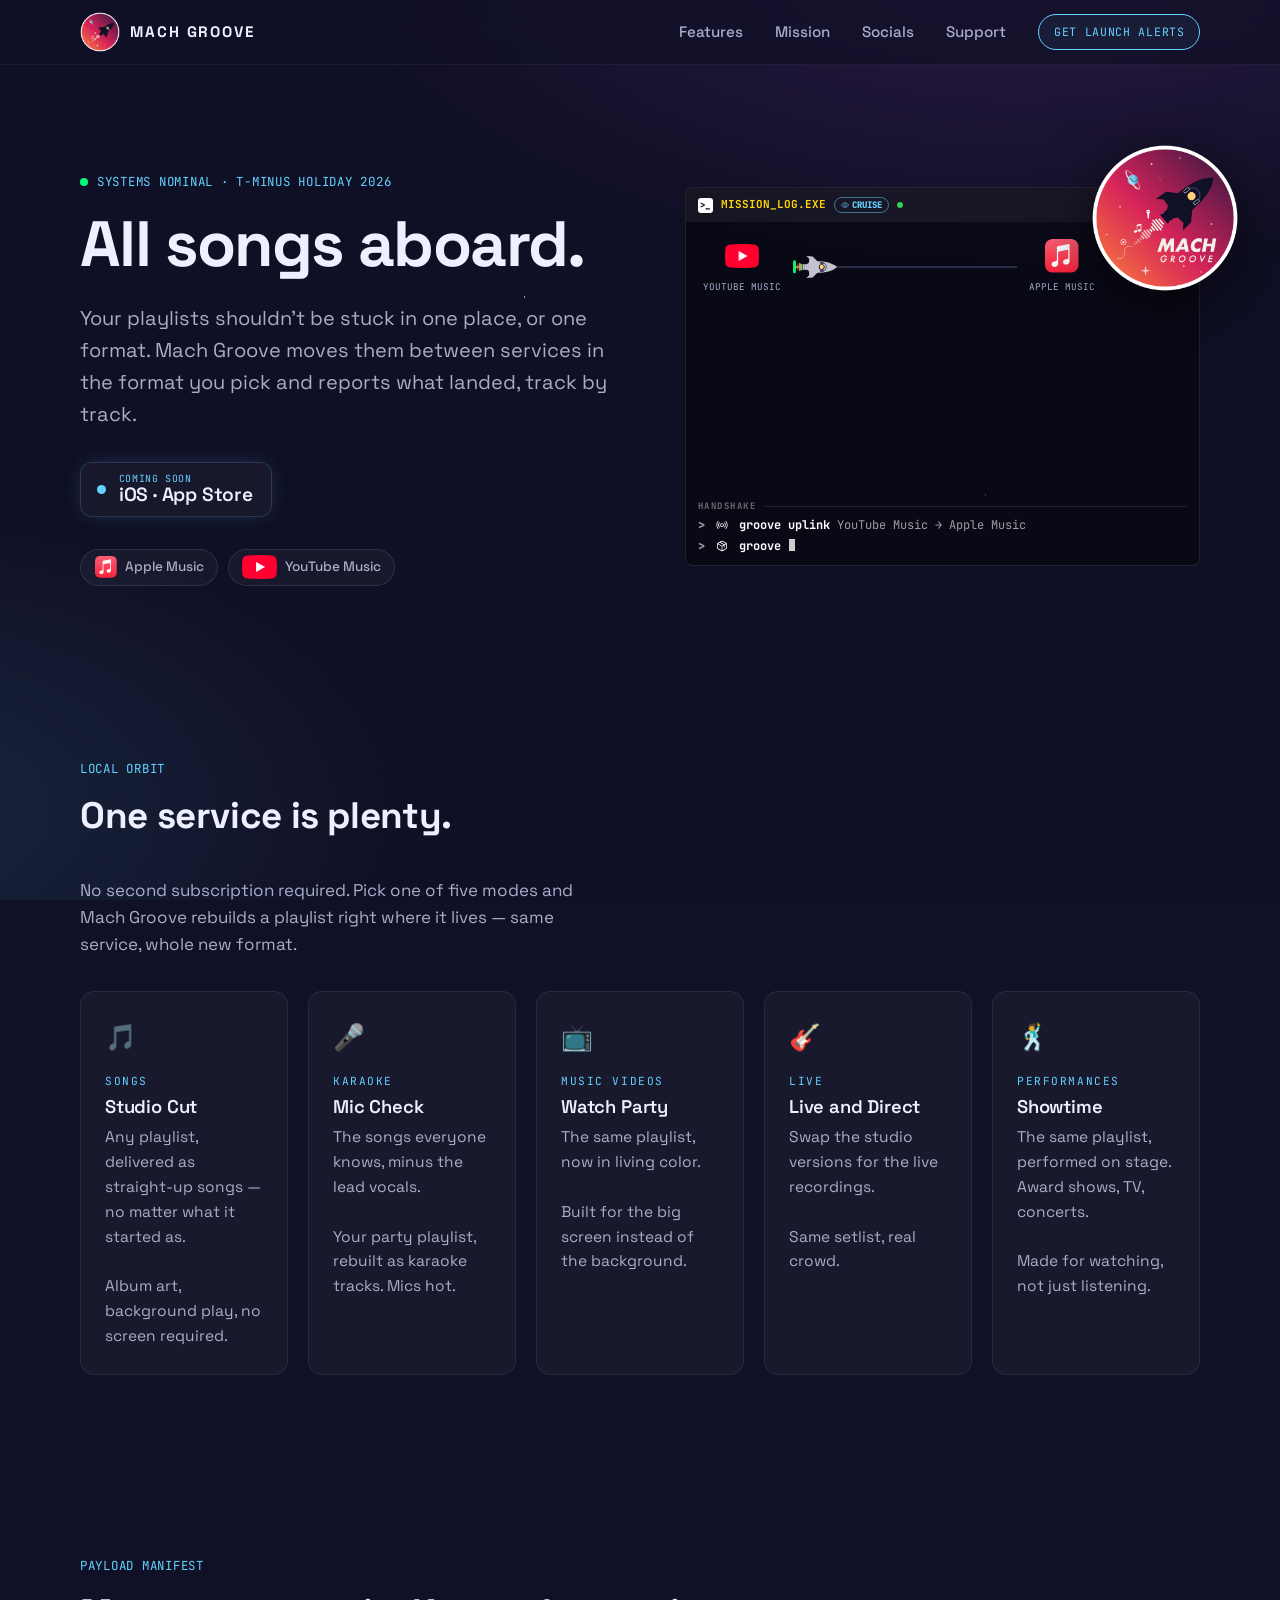
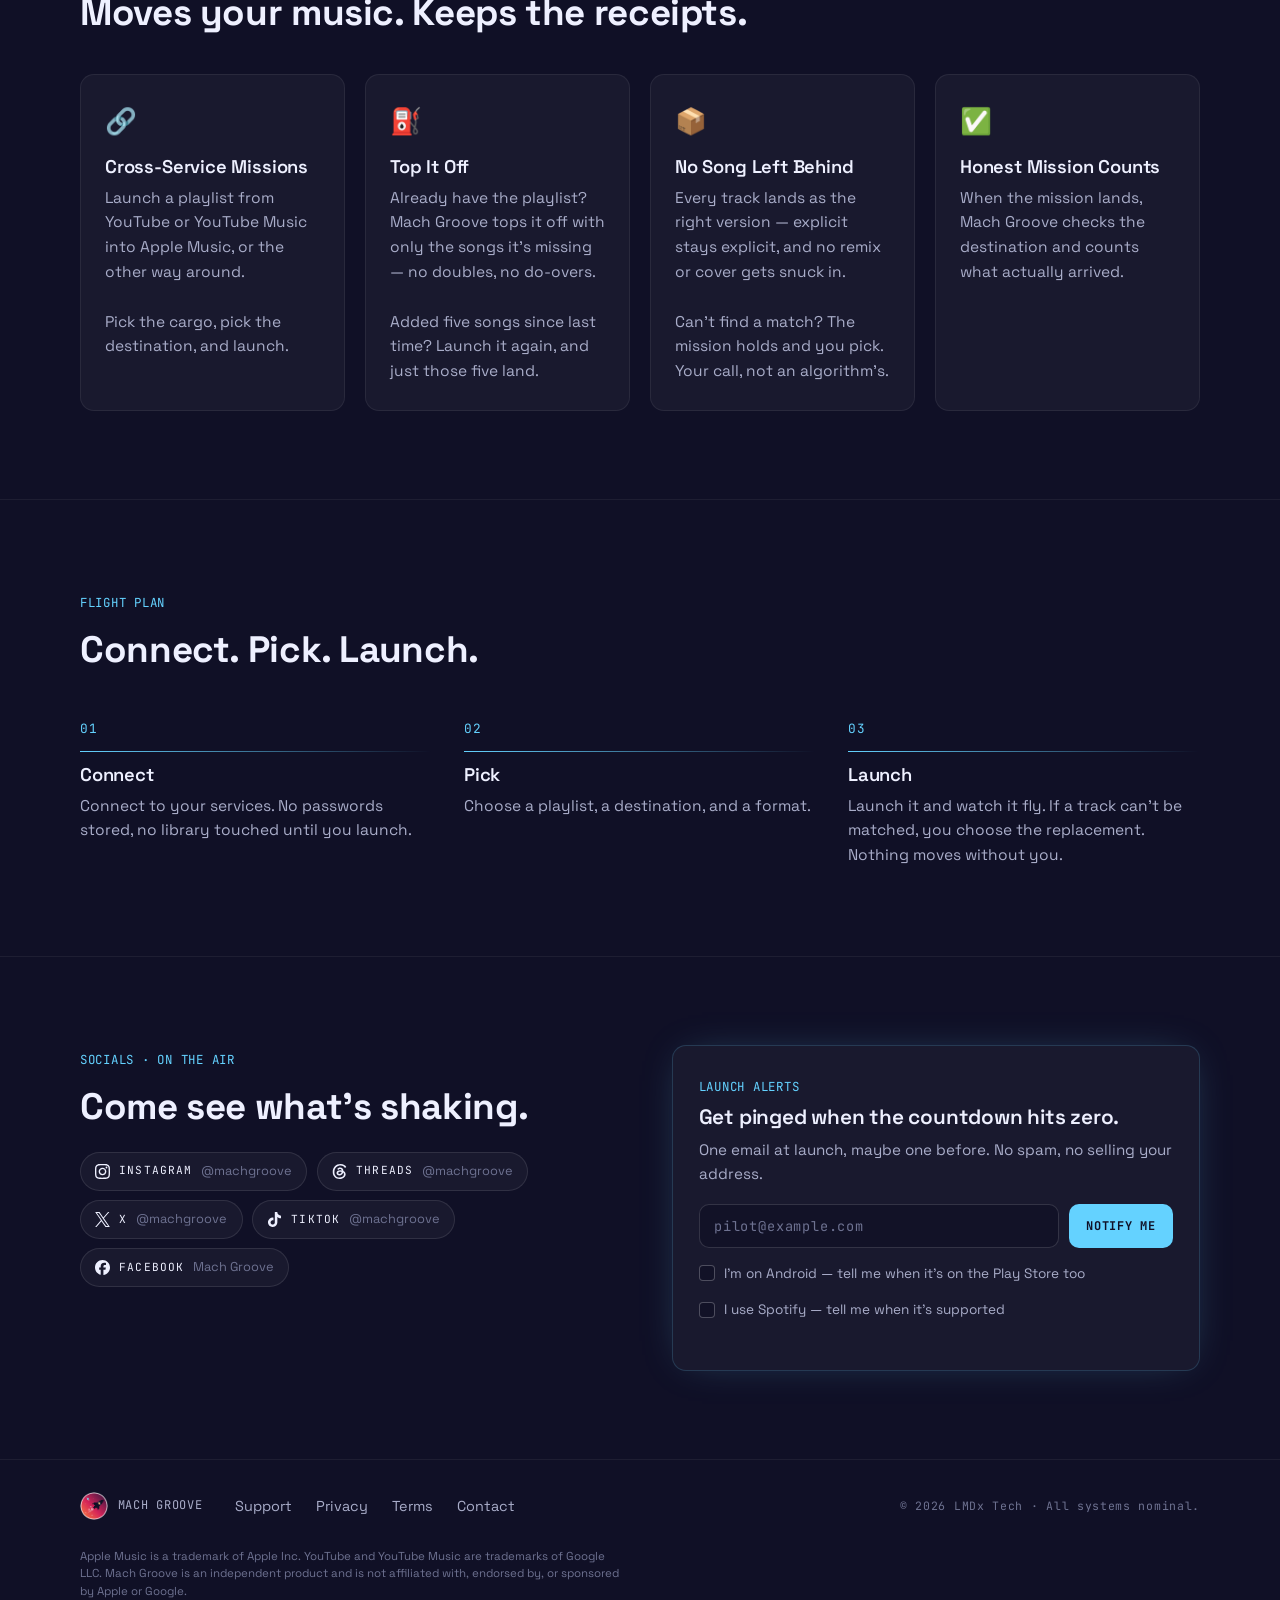
==== commit d37b9087: "IV-0085: launch-alerts answers type out like the mission log - groove transmitting types in and hold" ====
--- a/index.html
+++ b/index.html
@@ -29,7 +29,7 @@
   <link rel="preconnect" href="https://fonts.googleapis.com">
   <link rel="preconnect" href="https://fonts.gstatic.com" crossorigin>
   <link rel="stylesheet" href="https://fonts.googleapis.com/css2?family=Space+Grotesk:wght@400;500;600;700&family=JetBrains+Mono:wght@400;600&display=swap">
-  <link rel="stylesheet" href="css/styles.css?v=iv0085b">
+  <link rel="stylesheet" href="css/styles.css?v=iv0085c">
 </head>
 <body>
   <a class="skip-link" href="#main">Skip to content</a>
@@ -337,6 +337,6 @@
     </div>
   </footer>
 
-  <script src="js/main.js?v=iv0085b" defer></script>
+  <script src="js/main.js?v=iv0085c" defer></script>
 </body>
 </html>
--- a/css/styles.css
+++ b/css/styles.css
@@ -663,17 +663,20 @@
    colored prompt, the groove command bold, the words quieter. Same face,
    size and colors as the terminal's phase lines. */
 .alerts__status {
-  display: flex; align-items: baseline; gap: 8px;
+  display: flex; flex-direction: column; gap: 6px;   /* lines stack like the log */
   min-height: 1.2em; margin: .8rem 0 0;
   font-family: ui-monospace, "SF Mono", SFMono-Regular, Menlo, "JetBrains Mono", monospace;
   font-size: 12px; line-height: 1.2; letter-spacing: 0;
   color: rgba(255,255,255,.6);
 }
+.alerts__line { display: flex; align-items: baseline; gap: 8px; }
 .alerts__prompt { flex: none; font-weight: 900; }
-.alerts__status.is-ok   .alerts__prompt { color: #30d158; }
-.alerts__status.is-warn .alerts__prompt { color: #ffd60a; }
-.alerts__status.is-err  .alerts__prompt { color: #ff453a; }
-.alerts__status.is-info .alerts__prompt { color: rgba(255,255,255,.6); }
+.alerts__line.is-ok   .alerts__prompt { color: #30d158; }
+.alerts__line.is-warn .alerts__prompt { color: #ffd60a; }
+.alerts__line.is-err  .alerts__prompt { color: #ff453a; }
+.alerts__line.is-info .alerts__prompt { color: rgba(255,255,255,.6); }
+/* The typing block, as in the terminal: steady, 6x12, 8 after the text. */
+.alerts__cursor { display: inline-block; width: 6px; height: 12px; margin-left: 8px; vertical-align: -1px; background: #fff; opacity: .8; }
 .alerts__cmd { font-weight: 700; color: #fff; }
 .alerts__flag { white-space: nowrap; }   /* a flag wraps whole, like the app */
 
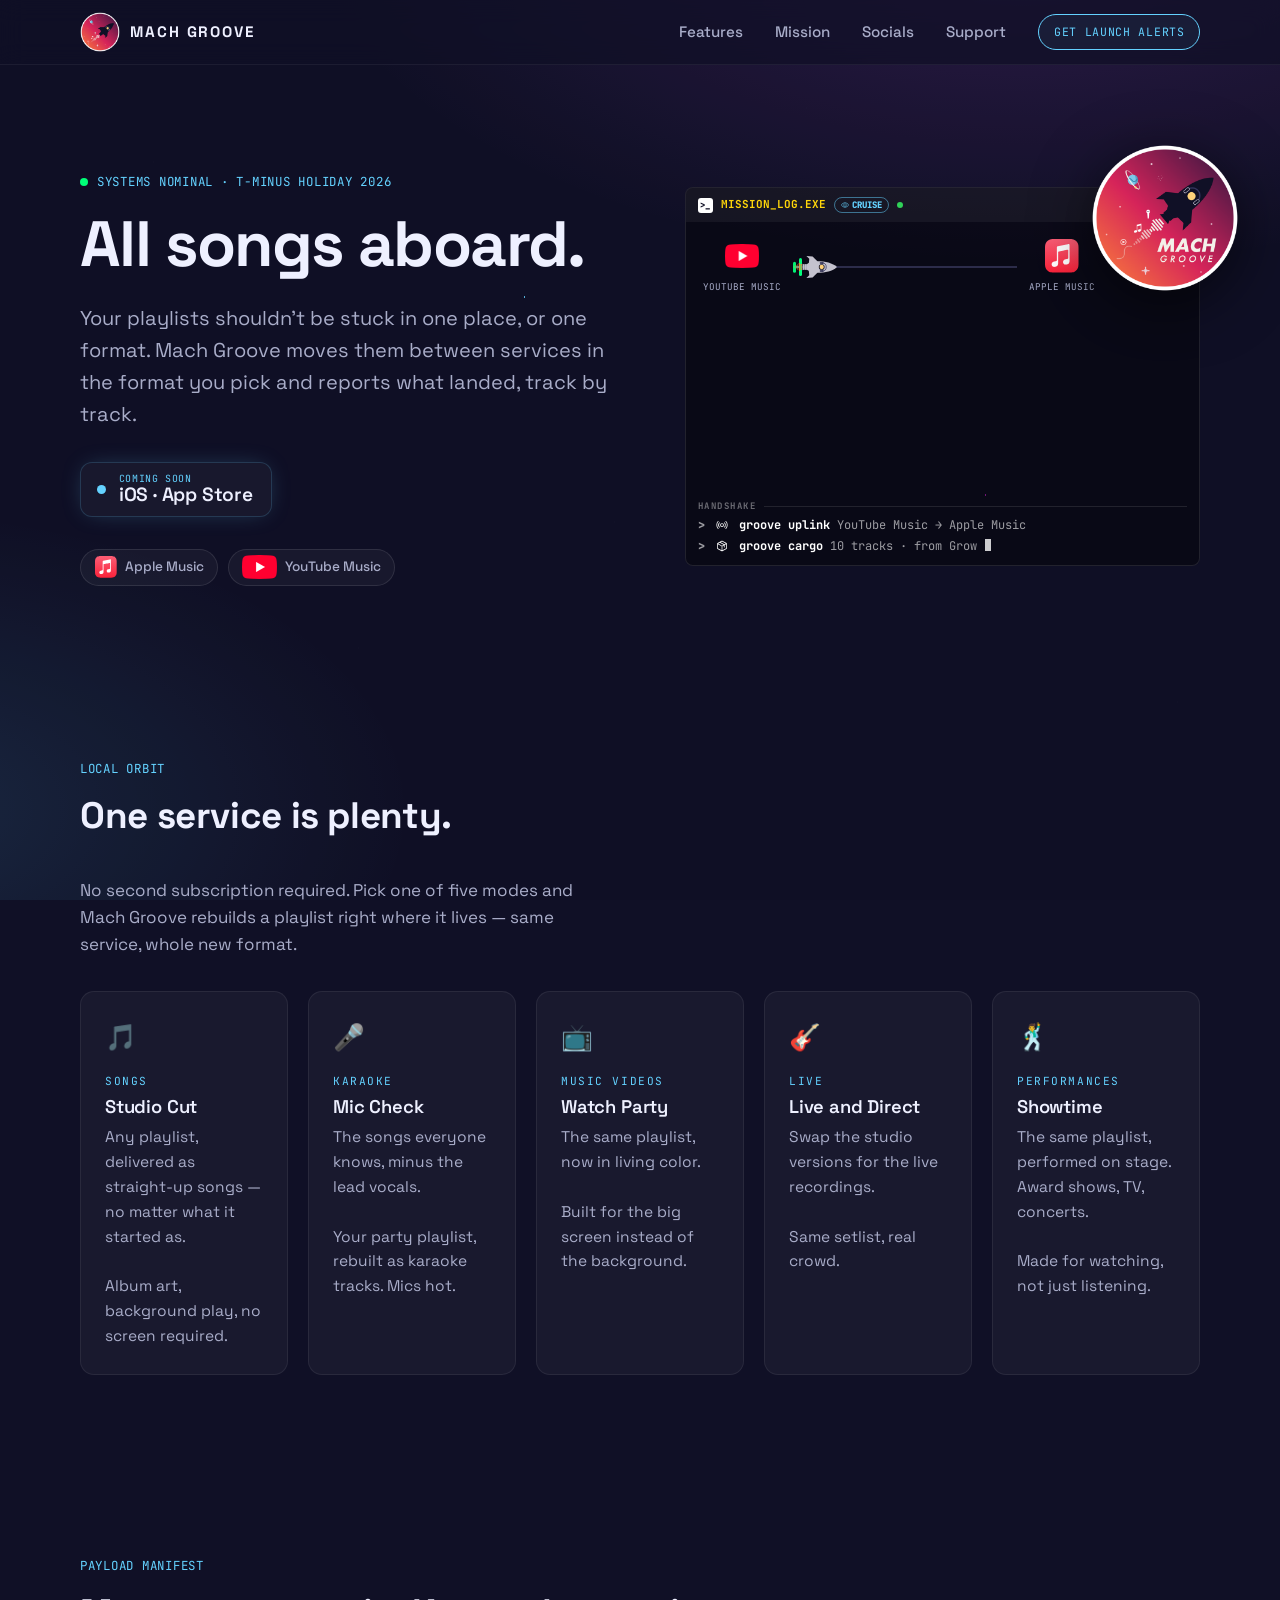
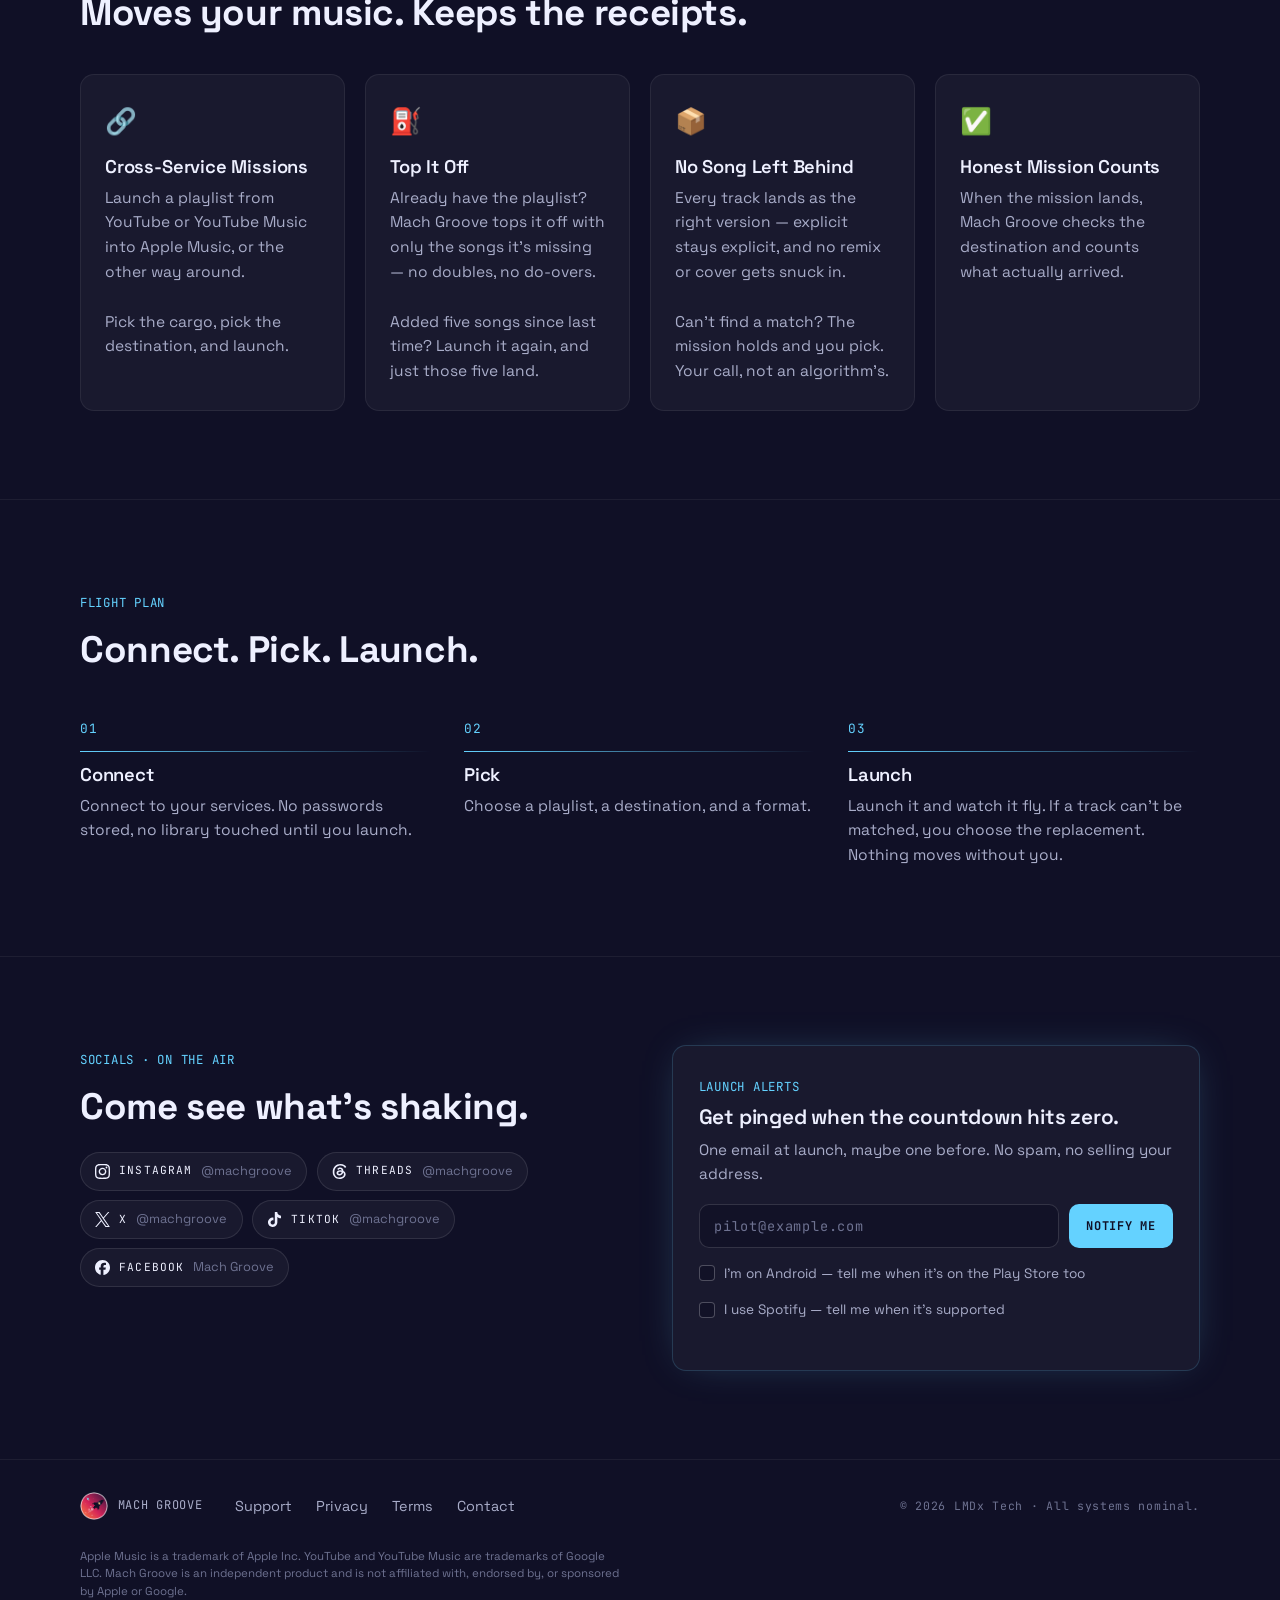
==== commit a592041f: "IV-0085: launch-alerts answers add a typed line per box ticked - groove android-noted we'll ping you" ====
--- a/index.html
+++ b/index.html
@@ -29,7 +29,7 @@
   <link rel="preconnect" href="https://fonts.googleapis.com">
   <link rel="preconnect" href="https://fonts.gstatic.com" crossorigin>
   <link rel="stylesheet" href="https://fonts.googleapis.com/css2?family=Space+Grotesk:wght@400;500;600;700&family=JetBrains+Mono:wght@400;600&display=swap">
-  <link rel="stylesheet" href="css/styles.css?v=iv0085c">
+  <link rel="stylesheet" href="css/styles.css?v=iv0085d">
 </head>
 <body>
   <a class="skip-link" href="#main">Skip to content</a>
@@ -337,6 +337,6 @@
     </div>
   </footer>
 
-  <script src="js/main.js?v=iv0085c" defer></script>
+  <script src="js/main.js?v=iv0085d" defer></script>
 </body>
 </html>
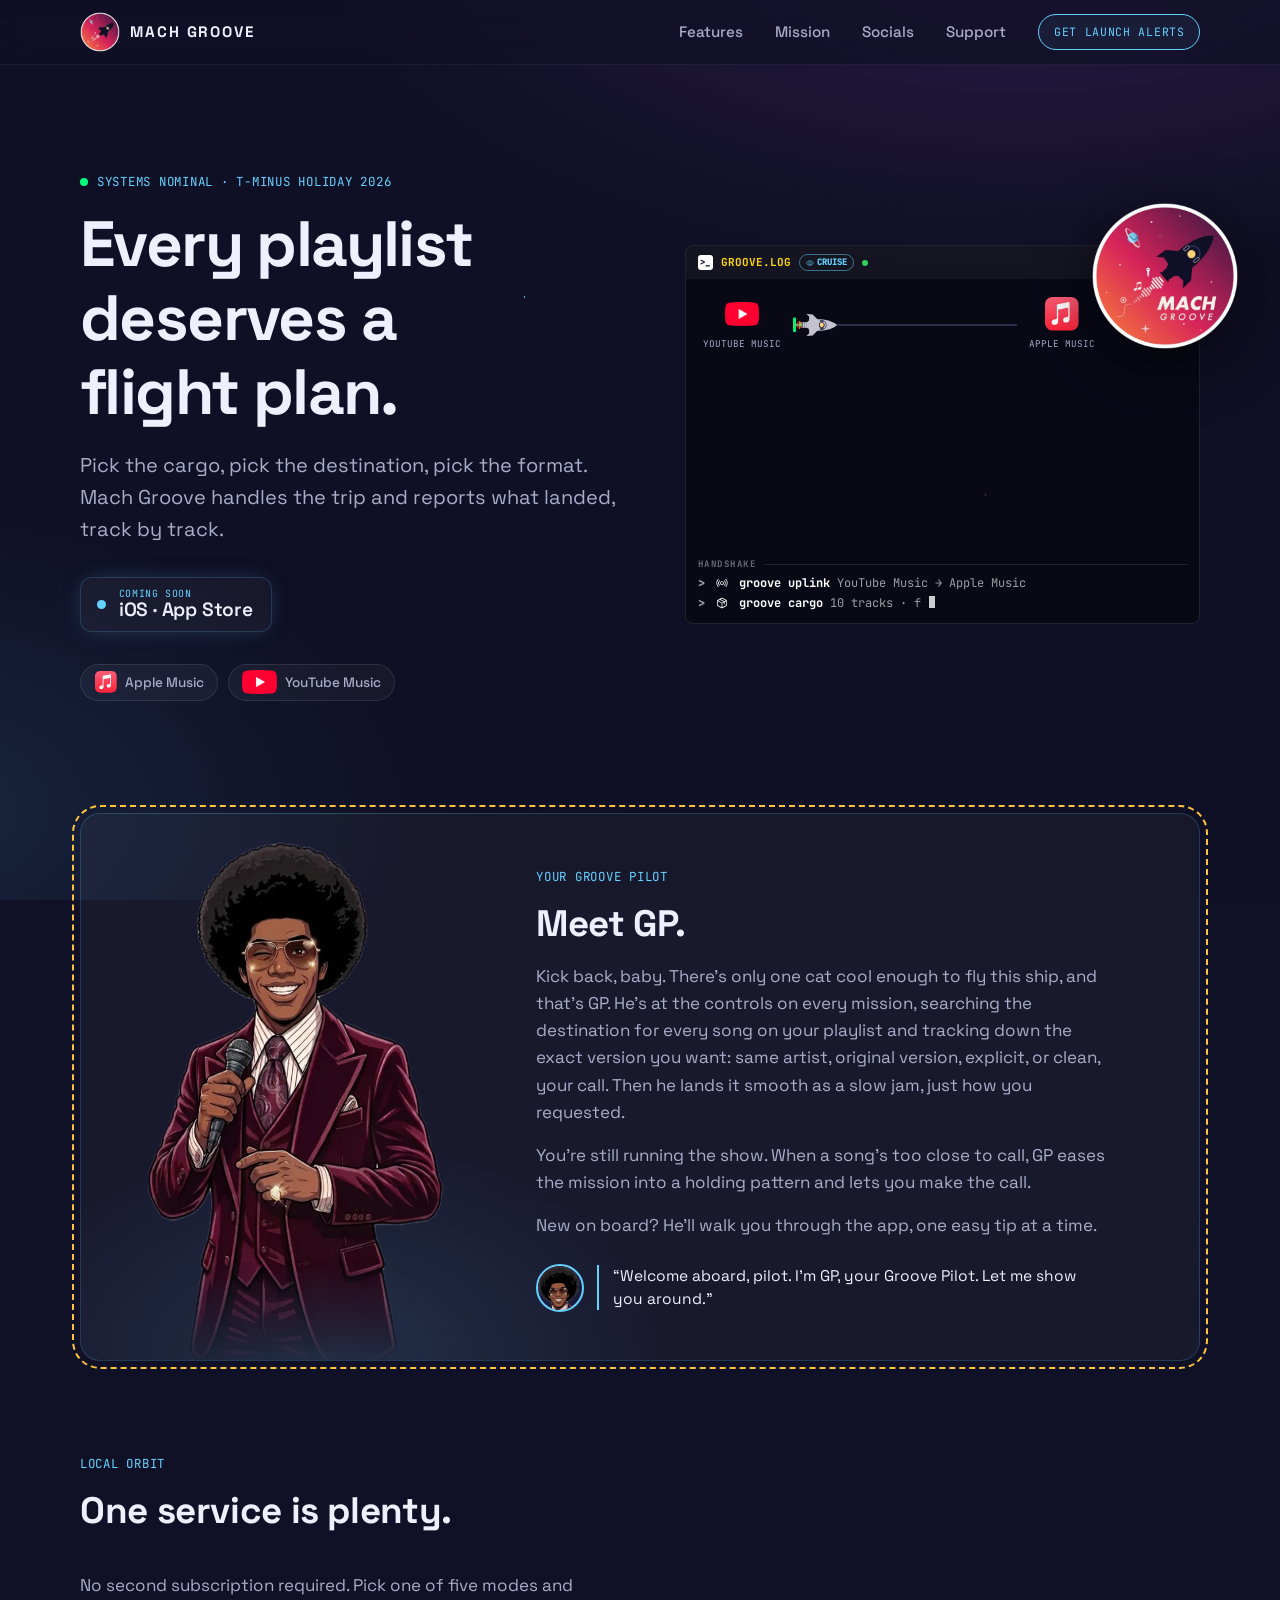
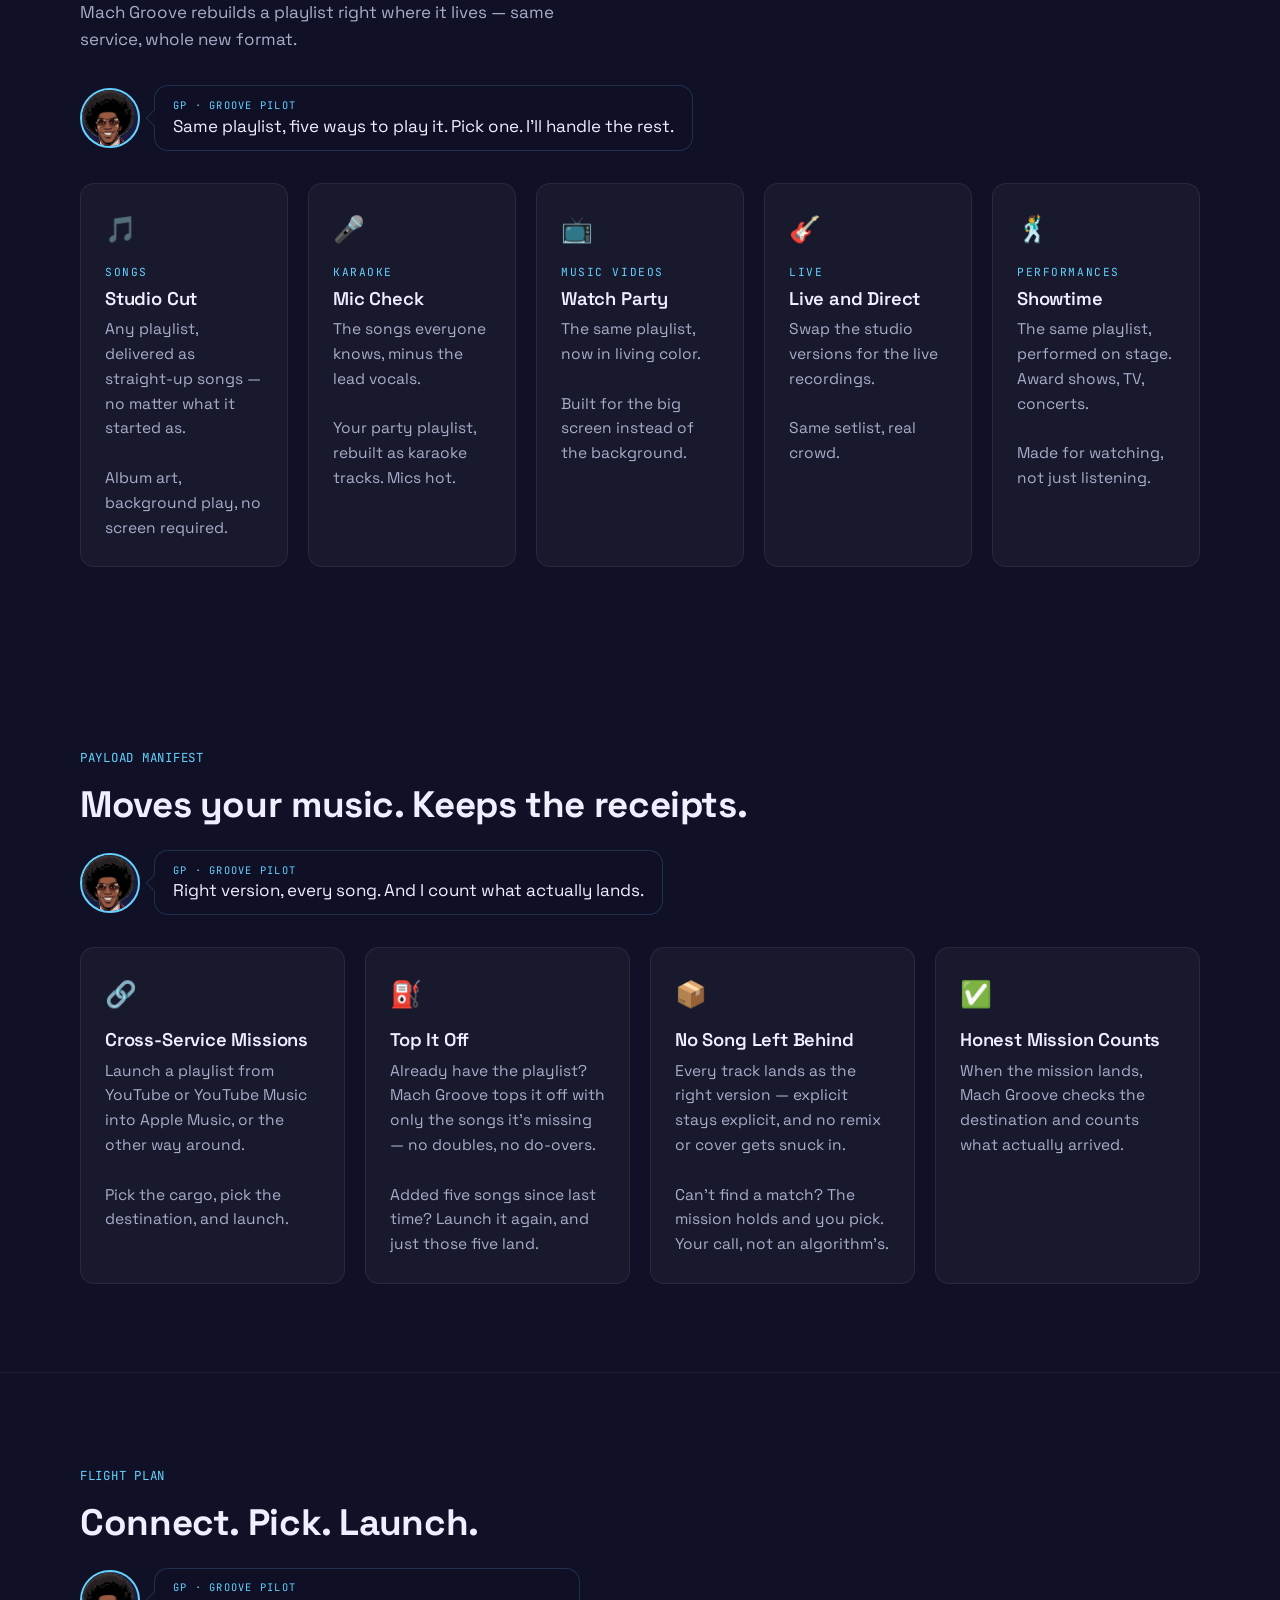
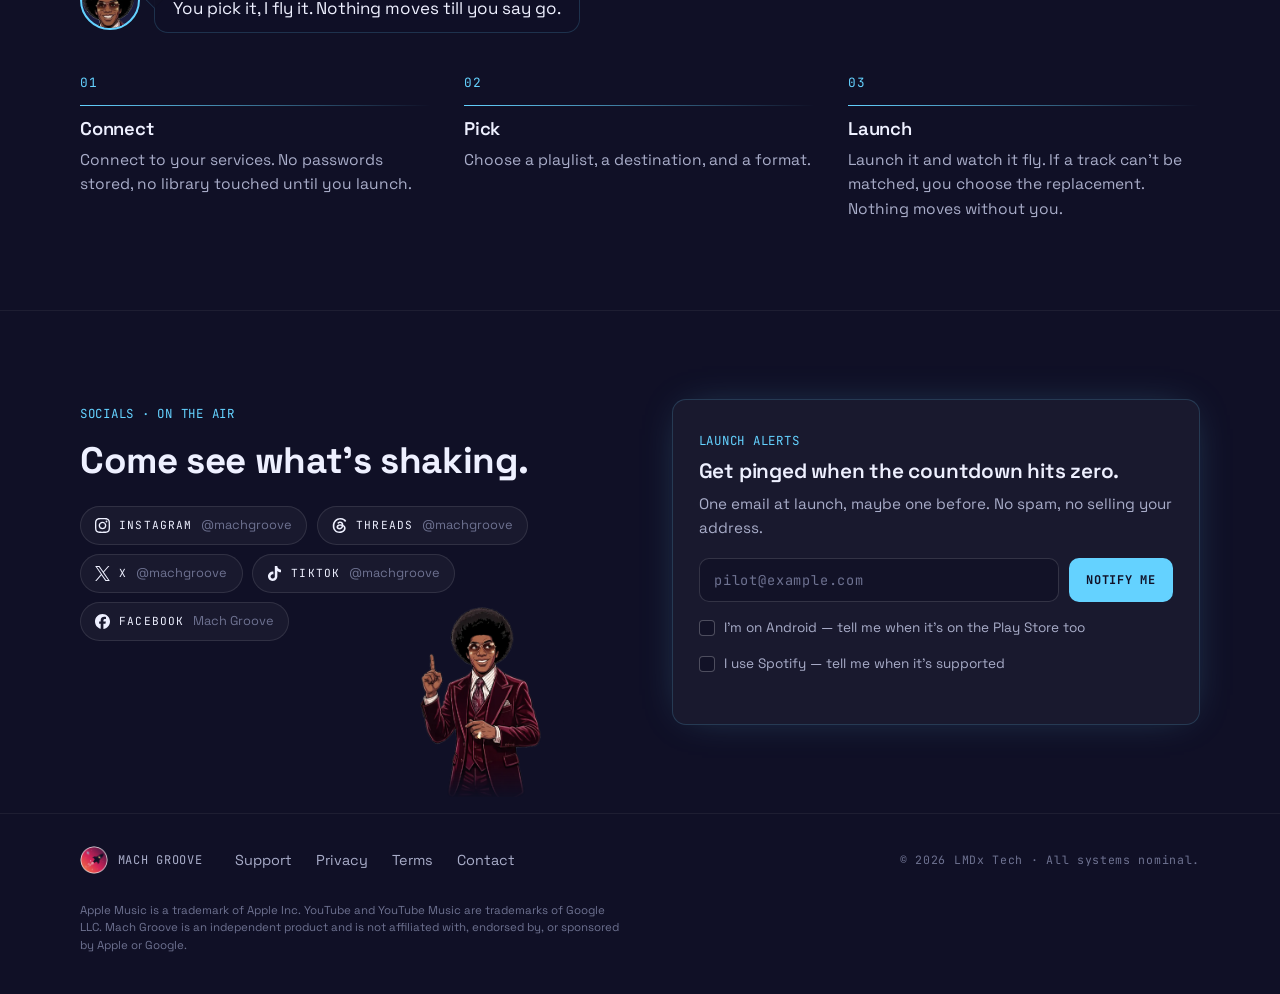
==== commit f134822c: "B-0096: GP on mach-groove.app - Meet GP card under the hero (full-body mic wink sized to the card, 7" ====
--- a/index.html
+++ b/index.html
@@ -3,24 +3,24 @@
 <head>
   <meta charset="utf-8">
   <meta name="viewport" content="width=device-width, initial-scale=1">
-  <title>Mach Groove — All songs aboard</title>
+  <title>Mach Groove — Every playlist deserves a flight plan</title>
   <link rel="canonical" href="https://mach-groove.app/">
-  <meta name="description" content="Your playlists shouldn't be stuck in one place, or one format. Mach Groove moves them between services in the format you pick and reports what landed, track by track. Coming to the App Store.">
+  <meta name="description" content="Pick the cargo, pick the destination, pick the format. Mach Groove moves your playlists between services and reports what landed, track by track. Coming to the App Store.">
   <meta name="theme-color" content="#101026">
   <meta name="color-scheme" content="dark">
 
   <!-- Open Graph / Twitter -->
   <meta property="og:type" content="website">
   <meta property="og:site_name" content="Mach Groove">
-  <meta property="og:title" content="Mach Groove — All songs aboard">
+  <meta property="og:title" content="Mach Groove — Every playlist deserves a flight plan">
   <meta property="og:description" content="Playlists with places to go. No strings attached. Coming to iOS, Holiday 2026.">
   <meta property="og:url" content="https://mach-groove.app/">
-  <meta property="og:image" content="https://mach-groove.app/assets/og-card.png?v=sky20261023">
+  <meta property="og:image" content="https://mach-groove.app/assets/og-card.png?v=b0096">
   <meta property="og:image:width" content="1200">
   <meta property="og:image:height" content="630">
-  <meta property="og:image:alt" content="Mach Groove — All songs aboard. Coming to iOS, T-minus Holiday 2026.">
+  <meta property="og:image:alt" content="Mach Groove — Every playlist deserves a flight plan. Coming to iOS, T-minus Holiday 2026.">
   <meta name="twitter:card" content="summary_large_image">
-  <meta name="twitter:image" content="https://mach-groove.app/assets/og-card.png?v=sky20261023">
+  <meta name="twitter:image" content="https://mach-groove.app/assets/og-card.png?v=b0096">
 
   <link rel="icon" type="image/png" sizes="32x32" href="assets/favicon-32.png?v=sky20261023">
   <link rel="icon" type="image/png" sizes="64x64" href="assets/favicon-64.png?v=sky20261023">
@@ -29,7 +29,9 @@
   <link rel="preconnect" href="https://fonts.googleapis.com">
   <link rel="preconnect" href="https://fonts.gstatic.com" crossorigin>
   <link rel="stylesheet" href="https://fonts.googleapis.com/css2?family=Space+Grotesk:wght@400;500;600;700&family=JetBrains+Mono:wght@400;600&display=swap">
-  <link rel="stylesheet" href="css/styles.css?v=iv0085d">
+  <link rel="stylesheet" href="css/styles.css?v=b0096g">
+  <!-- B-0096: lets the CSS hold GP's cut-outs back until they are fully decoded (no flash of a dark box). -->
+  <script>document.documentElement.classList.add('js');</script>
 </head>
 <body>
   <a class="skip-link" href="#main">Skip to content</a>
@@ -39,7 +41,7 @@
   <header class="site-header">
     <div class="container nav">
       <a class="brand" href="./" aria-label="Mach Groove home">
-        <img class="brand__mark" src="assets/logo-circle.png?v=sky20261023" alt="" width="40" height="40">
+        <picture><source srcset="assets/logo-circle.webp?v=b0096" type="image/webp"><img class="brand__mark" src="assets/logo-circle.png?v=sky20261023" alt="" width="40" height="40"></picture>
         <span class="brand__word">MACH GROOVE</span>
       </a>
       <button class="nav__toggle" type="button" aria-expanded="false" aria-controls="nav-menu" aria-label="Open menu">
@@ -70,11 +72,11 @@
             SYSTEMS NOMINAL · T-MINUS HOLIDAY 2026
           </p>
           <h1 id="hero-title" class="hero__title">
-            All songs aboard.
+            Every playlist deserves a flight plan.
           </h1>
           <p class="hero__lede">
-            Your playlists shouldn't be stuck in one place, or one format. Mach Groove moves
-            them between services in the format you pick and reports what landed, track by track.
+            Pick the cargo, pick the destination, pick the format. Mach Groove handles
+            the trip and reports what landed, track by track.
           </p>
 
           <div class="hero__cta">
@@ -113,10 +115,11 @@
           </defs></svg>
         <div class="hero__visual">
           <div class="terminal" role="img" aria-label="Animated mission log: the Grown Folks Gravity playlist launched from YouTube Music to Apple Music in Songs mode, alternating the cruise summary and the full pilot view. Uplink, cargo loaded, ten tracks scanned, one near match, the pilot resolving one, delivery verified, mission complete.">
-            <!-- B-0064: the app's own header — terminal tile, MISSION_LOG.EXE, CRUISE chip, status dot. -->
+            <!-- B-0064: the app's own header — terminal tile, log title, CRUISE chip, status dot.
+                 B-0096: the title follows the app's B-0097 rename, MISSION_LOG.EXE → GROOVE.LOG. -->
             <div class="terminal__bar" aria-hidden="true">
               <span class="terminal__tile mono">&gt;_</span>
-              <span class="terminal__title mono">MISSION_LOG.EXE</span>
+              <span class="terminal__title mono">GROOVE.LOG</span>
               <span class="terminal__chip mono" id="log-chip"><svg><use href="#lg-eye"/></svg><span id="log-chip-label">CRUISE</span></span>
               <span class="terminal__dot"></span>
             </div>
@@ -162,7 +165,37 @@
 
             <div class="terminal__log mono" id="mission-log" aria-hidden="true"></div>
           </div>
-          <img class="hero__logo" src="assets/logo-wordmark.png?v=sky20261023" alt="" width="500" height="500" aria-hidden="true">
+          <picture><source srcset="assets/logo-wordmark.webp?v=b0096" type="image/webp"><img class="hero__logo" src="assets/logo-wordmark.png?v=sky20261023" alt="" width="500" height="500" aria-hidden="true"></picture>
+        </div>
+      </div>
+    </section>
+
+    <!-- ============ MEET GP (B-0096) ============ -->
+    <!-- GP, the Groove Pilot: the app's mascot (IV-0055 coach tips, B-0095 splash).
+         Art is the ringed B-0099 mic wink, cut from the FINAL with drafts/marketing/gp/tools. -->
+    <section class="meet-gp" id="gp" aria-labelledby="gp-title">
+      <div class="container">
+        <div class="meet">
+          <div class="meet__art gp-cutout">
+            <picture>
+              <source srcset="assets/gp/gp-wink-full.webp" type="image/webp">
+              <img src="assets/gp/gp-wink-full.png" alt="GP, the Groove Pilot, in a burgundy velvet suit and gold aviators, holding a mic and winking" width="513" height="900" onerror="var p=this.parentNode,s=p.querySelector('source');if(s){s.remove();this.src=this.src;}">
+            </picture>
+          </div>
+          <div class="meet__body">
+            <p class="eyebrow mono">YOUR GROOVE PILOT</p>
+            <h2 id="gp-title" class="section-title">Meet GP.</h2>
+            <p>Kick back, baby. There's only one cat cool enough to fly this ship, and that's GP. He's at the controls on every mission, searching the destination for every song on your playlist and tracking down the exact version you want: same artist, original version, explicit, or clean, your call. Then he lands it smooth as a slow jam, just how you requested.</p>
+            <p>You're still running the show. When a song's too close to call, GP eases the mission into a holding pattern and lets you make the call.</p>
+            <p>New on board? He'll walk you through the app, one easy tip at a time.</p>
+            <p class="meet__quote">
+              <span class="gp-face" aria-hidden="true"><span class="gp-face__pair">
+                <picture><source srcset="assets/gp/gp-face-wink.webp" type="image/webp"><img src="assets/gp/gp-face-wink.png" alt="" width="152" height="160" onerror="var p=this.parentNode,s=p.querySelector('source');if(s){s.remove();this.src=this.src;}"></picture>
+                <picture class="gp-face__open"><source srcset="assets/gp/gp-face.webp" type="image/webp"><img src="assets/gp/gp-face.png" alt="" width="152" height="160" onerror="var p=this.parentNode,s=p.querySelector('source');if(s){s.remove();this.src=this.src;}"></picture>
+              </span></span>
+              <q>Welcome aboard, pilot. I'm GP, your Groove Pilot. Let me show you around.</q>
+            </p>
+          </div>
         </div>
       </div>
     </section>
@@ -173,6 +206,14 @@
         <p class="eyebrow mono">LOCAL ORBIT</p>
         <h2 id="flip-title" class="section-title">One service is plenty.</h2>
         <p class="flip__lede">No second subscription required. Pick one of five modes and Mach Groove rebuilds a playlist right where it lives — same service, whole new format.</p>
+        <!-- B-0096: GP's host line, his winking face from the app's coach tips. -->
+        <p class="gp-line">
+          <span class="gp-face" aria-hidden="true"><span class="gp-face__pair">
+            <picture><source srcset="assets/gp/gp-face-wink.webp" type="image/webp"><img src="assets/gp/gp-face-wink.png" alt="" width="152" height="160" onerror="var p=this.parentNode,s=p.querySelector('source');if(s){s.remove();this.src=this.src;}"></picture>
+            <picture class="gp-face__open"><source srcset="assets/gp/gp-face.webp" type="image/webp"><img src="assets/gp/gp-face.png" alt="" width="152" height="160" onerror="var p=this.parentNode,s=p.querySelector('source');if(s){s.remove();this.src=this.src;}"></picture>
+          </span></span>
+          <span class="gp-line__say"><span class="gp-line__who mono">GP · GROOVE PILOT</span>Same playlist, five ways to play it. Pick one. I'll handle the rest.</span>
+        </p>
 
         <div class="feature-grid feature-grid--five">
           <article class="card">
@@ -219,6 +260,14 @@
       <div class="container">
         <p class="eyebrow mono">PAYLOAD MANIFEST</p>
         <h2 id="features-title" class="section-title">Moves your music. Keeps the receipts.</h2>
+        <!-- B-0096: GP's line on the receipts. -->
+        <p class="gp-line">
+          <span class="gp-face" aria-hidden="true"><span class="gp-face__pair">
+            <picture><source srcset="assets/gp/gp-face-wink.webp" type="image/webp"><img src="assets/gp/gp-face-wink.png" alt="" width="152" height="160" onerror="var p=this.parentNode,s=p.querySelector('source');if(s){s.remove();this.src=this.src;}"></picture>
+            <picture class="gp-face__open"><source srcset="assets/gp/gp-face.webp" type="image/webp"><img src="assets/gp/gp-face.png" alt="" width="152" height="160" onerror="var p=this.parentNode,s=p.querySelector('source');if(s){s.remove();this.src=this.src;}"></picture>
+          </span></span>
+          <span class="gp-line__say"><span class="gp-line__who mono">GP · GROOVE PILOT</span>Right version, every song. And I count what actually lands.</span>
+        </p>
 
         <div class="feature-grid">
           <article class="card">
@@ -253,6 +302,14 @@
       <div class="container">
         <p class="eyebrow mono">FLIGHT PLAN</p>
         <h2 id="how-title" class="section-title">Connect. Pick. Launch.</h2>
+        <!-- B-0096: GP's line on the flight plan. -->
+        <p class="gp-line">
+          <span class="gp-face" aria-hidden="true"><span class="gp-face__pair">
+            <picture><source srcset="assets/gp/gp-face-wink.webp" type="image/webp"><img src="assets/gp/gp-face-wink.png" alt="" width="152" height="160" onerror="var p=this.parentNode,s=p.querySelector('source');if(s){s.remove();this.src=this.src;}"></picture>
+            <picture class="gp-face__open"><source srcset="assets/gp/gp-face.webp" type="image/webp"><img src="assets/gp/gp-face.png" alt="" width="152" height="160" onerror="var p=this.parentNode,s=p.querySelector('source');if(s){s.remove();this.src=this.src;}"></picture>
+          </span></span>
+          <span class="gp-line__say"><span class="gp-line__who mono">GP · GROOVE PILOT</span>You pick it, I fly it. Nothing moves till you say go.</span>
+        </p>
 
         <ol class="steps">
           <li class="step">
@@ -281,6 +338,7 @@
           <p class="eyebrow mono">SOCIALS · ON THE AIR</p>
           <h2 id="socials-title" class="section-title">Come see what's shaking.</h2>
           <!-- Live handles (IV-0028). A chip stays aria-disabled until its profile exists. -->
+          <div class="socials__chips">
           <ul class="social-list">
             <li><a class="social" href="https://www.instagram.com/machgroove/" target="_blank" rel="noopener noreferrer me" data-platform="instagram"><span class="social__icon" aria-hidden="true"></span><span class="mono">INSTAGRAM</span><span class="social__handle">@machgroove</span></a></li>
             <li><a class="social" href="https://www.threads.com/@machgroove" target="_blank" rel="noopener noreferrer me" data-platform="threads"><span class="social__icon" aria-hidden="true"></span><span class="mono">THREADS</span><span class="social__handle">@machgroove</span></a></li>
@@ -288,6 +346,14 @@
             <li><a class="social" href="https://www.tiktok.com/@machgroove" target="_blank" rel="noopener noreferrer me" data-platform="tiktok"><span class="social__icon" aria-hidden="true"></span><span class="mono">TIKTOK</span><span class="social__handle">@machgroove</span></a></li>
             <li><a class="social" href="https://www.facebook.com/profile.php?id=61594497351598" target="_blank" rel="noopener noreferrer me" data-platform="facebook"><span class="social__icon" aria-hidden="true"></span><span class="mono">FACEBOOK</span><span class="social__handle">Mach Groove</span></a></li>
           </ul>
+          <!-- B-0096: GP points up at the socials, in the empty space under the chips (desktop); under them on a phone. -->
+          <div class="socials__gp gp-cutout" aria-hidden="true">
+            <picture>
+              <source srcset="assets/gp/gp-point-up.webp" type="image/webp">
+              <img src="assets/gp/gp-point-up.png" alt="" width="574" height="900" onerror="var p=this.parentNode,s=p.querySelector('source');if(s){s.remove();this.src=this.src;}">
+            </picture>
+          </div>
+          </div>
         </div>
 
         <form class="alerts" id="launch-alerts" action="https://mach-groove-api-1024392051564.us-central1.run.app/launch-alerts" method="post" novalidate aria-labelledby="alerts-title">
@@ -323,7 +389,7 @@
   <footer class="site-footer">
     <div class="container footer">
       <div class="footer__brand">
-        <img src="assets/logo-circle.png?v=sky20261023" alt="" width="28" height="28">
+        <picture><source srcset="assets/logo-circle.webp?v=b0096" type="image/webp"><img src="assets/logo-circle.png?v=sky20261023" alt="" width="28" height="28"></picture>
         <span class="mono">MACH GROOVE</span>
       </div>
       <ul class="footer__links">
@@ -337,6 +403,6 @@
     </div>
   </footer>
 
-  <script src="js/main.js?v=iv0085d" defer></script>
+  <script src="js/main.js?v=b0096d" defer></script>
 </body>
 </html>
--- a/css/styles.css
+++ b/css/styles.css
@@ -724,9 +724,106 @@
 }
 
 /* --------------------------------------------------------------------------
+   Meet GP (B-0096) — the Groove Pilot, right under the hero
+   -------------------------------------------------------------------------- */
+.meet-gp { padding: clamp(1rem, 3vw, 2rem) 0 0; }
+
+.meet {
+  display: grid;
+  grid-template-columns: minmax(0, 380px) minmax(0, 1fr);
+  gap: clamp(1.5rem, 4vw, 3.5rem);
+  align-items: end;
+  padding: 0 clamp(1.5rem, 4vw, 3.5rem) 0 clamp(.5rem, 2vw, 1.5rem);
+  border-radius: 20px;
+  border: 1px solid var(--panel-border);
+  /* Dom (B-0096): the dashed amber ring from the preview stays on the card. */
+  outline: 2px dashed var(--mach-amber);
+  outline-offset: 6px;
+  background:
+    radial-gradient(480px 320px at 22% 100%, rgba(100, 210, 255, .13), transparent 70%),
+    var(--panel);
+  overflow: hidden;
+}
+
+/* GP stands on the card's bottom edge; his cut-off legs fade into it (baked into the image). */
+/* B-0096 (Dom): GP fills the card's height, head near the top, so he sits
+   level with the text instead of low in the card. The picture is out of the
+   flow, so his image never makes the card taller than its text. */
+.meet__art { position: relative; align-self: stretch; min-height: 320px; }
+.meet__art picture { position: absolute; inset: 1.75rem 0 0; display: block; }
+/* The fade at his legs is baked into the image's own transparency (no CSS
+   mask: masked images drew a dark box behind him in some browsers). */
+.meet__art img { width: 100%; height: 100%; object-fit: contain; object-position: center bottom; }
+.meet__body { padding: clamp(2rem, 4vw, 3rem) 0; }
+.meet__body .section-title { margin-bottom: 1.1rem; }
+.meet__body p:not(.eyebrow) { color: var(--text-dim); max-width: 52ch; }
+.meet__quote { display: flex; align-items: center; gap: .8rem; margin: 1.5rem 0 0; }
+.meet__quote q { color: var(--text); font-size: .97rem; line-height: 1.45; padding-left: .9rem; border-left: 2px solid var(--mach-blue); quotes: "\201C" "\201D"; }
+.meet__quote .gp-face { --gp-face: 48px; }
+
+/* GP's face, winking the way the app's coach tips do (CoachMarkOverlay):
+   the wink frame sits under the open one; every 2.46 s the open frame drops
+   out for 0.26 s (winkHold), 2.2 s apart (winkGap), with a small head tilt. */
+.gp-face {
+  --gp-face: 60px;
+  position: relative; flex: none;
+  width: var(--gp-face); height: var(--gp-face);
+  border-radius: 50%; overflow: hidden;
+  border: 2px solid var(--mach-blue);
+  background: #1b1b3d;
+}
+.gp-face__pair, .gp-face picture { position: absolute; inset: 0; }
+.gp-face img { width: 100%; height: 100%; object-fit: cover; object-position: 50% 18%; }
+.gp-face__pair { animation: gp-tilt 2.46s .6s infinite; }
+.gp-face__open { animation: gp-wink 2.46s .6s infinite; }
+@keyframes gp-wink { 0%, 10.5% { opacity: 0; } 10.6%, 100% { opacity: 1; } }
+@keyframes gp-tilt { 0%, 10.5% { transform: rotate(-4deg); } 10.6%, 100% { transform: rotate(0); } }
+
+/* GP's host line in the five-modes section: his face + a bubble pointing at him. */
+.gp-line { display: flex; align-items: center; gap: .9rem; width: fit-content; max-width: 100%; margin: 0 0 2rem; }
+.gp-line__say {
+  position: relative;
+  padding: .7rem 1.1rem;
+  border-radius: var(--radius);
+  border: 1px solid var(--panel-border);
+  background: rgba(16, 16, 38, .92);
+  color: var(--text);
+  line-height: 1.4;
+}
+.gp-line__say::before {
+  content: ""; position: absolute; left: -7px; top: 50%;
+  width: 12px; height: 12px; margin-top: -6px;
+  background: inherit;
+  border-left: 1px solid var(--panel-border); border-bottom: 1px solid var(--panel-border);
+  transform: rotate(45deg);
+}
+.gp-line__who { display: block; color: var(--mach-blue); font-size: .65rem; letter-spacing: .12em; margin-bottom: .15rem; }
+.section-title + .gp-line { margin-top: -1rem; }   /* sits close under a title, like the lede does */
+
+/* GP pointing up at the social chips, standing in the empty space under them.
+   Out of the flow, so the section keeps its height; his legs fade out. */
+.socials__chips { position: relative; }
+.socials__gp {
+  position: absolute; z-index: 0; pointer-events: none;
+  left: min(340px, calc(100% - 130px)); top: calc(100% - 34px);
+  height: 190px;
+}
+.socials__gp picture { display: block; height: 100%; }
+.socials__gp img { height: 100%; width: auto; max-width: none; }   /* never squeezed by a narrow column; fade is in the image */
+.social-list { position: relative; z-index: 1; }
+/* Cut-outs wait, hidden, until js/main.js has seen them fully decoded. */
+.js .gp-cutout img { opacity: 0; transition: opacity .35s ease; }
+.js .gp-cutout img.is-ready { opacity: 1; }
+/* Safety net: if the script never runs, show him anyway after 3 s. */
+.js .gp-cutout img:not(.is-ready) { animation: gp-reveal 0s 3s forwards; }
+@keyframes gp-reveal { to { opacity: 1; } }
+
+/* --------------------------------------------------------------------------
    Responsive
    -------------------------------------------------------------------------- */
 @media (max-width: 860px) {
+  /* One column: he stands under the chips in the flow, pointing up at them. */
+  .socials__gp { position: static; height: 170px; margin: .75rem 0 -2rem clamp(1.5rem, 18vw, 6rem); }
   .hero__grid { grid-template-columns: 1fr; }
   .socials__grid { grid-template-columns: 1fr; }
   .hero__visual { order: 2; }
@@ -736,6 +833,14 @@
 }
 
 @media (max-width: 720px) {
+  .meet { grid-template-columns: 1fr; gap: 0; padding: 0 1.25rem; }
+  .meet__art { height: 280px; min-height: 0; align-self: auto; order: -1; }
+  .meet__art picture { top: 1rem; }
+  .meet__body { padding: .5rem 0 1.75rem; }
+  .gp-line { align-items: flex-start; }
+  .gp-line .gp-face { --gp-face: 52px; }
+  .gp-line__say { font-size: .95rem; }
+  .gp-line__say::before { top: 22px; }
   .nav__toggle { display: flex; }
   .nav__menu {
     position: absolute; left: 0; right: 0; top: 100%;
@@ -767,4 +872,6 @@
   .beam__rocket { transition: none; }
   .beam[data-state] .beam__cup { fill: var(--mach-green); }   /* the static log ends verified */
   .card, .card:hover { transform: none; transition: none; }
-}
+  .gp-face__pair, .gp-face__open { animation: none; }   /* GP holds still, eyes open */
+  .js .gp-cutout img { transition: none; }
+}
